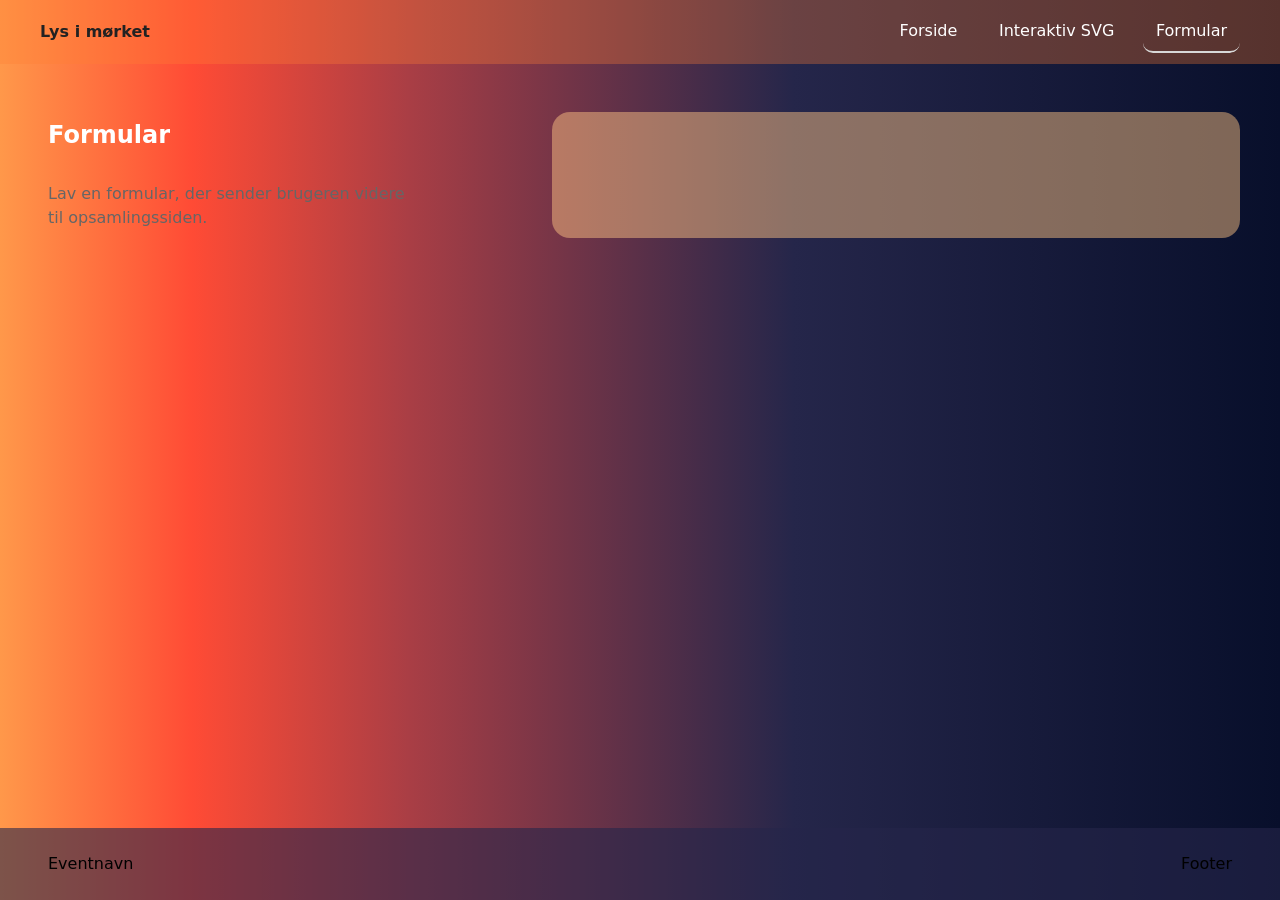
==== form.html @ 5d6bef88 "favicon+popup svg stylet" ====
<!doctype html>
<html lang="da">
  <head>
    <meta charset="UTF-8" />
    <meta name="viewport" content="width=device-width, initial-scale=1.0" />
    <title>Formular | Eventnavn</title>
    <link rel="stylesheet" href="./starter.css" />
    <link rel="stylesheet" href="./style.css" />
    <link rel="icon" type="image/png" href="../favicon/favicon-96x96.png" sizes="96x96" />
    <link rel="icon" type="image/svg+xml" href="../favicon/favicon.svg" />
    <link rel="shortcut icon" href="../favicon/favicon.ico" />
    <link rel="apple-touch-icon" sizes="180x180" href="../favicon/apple-touch-icon.png" />
    <meta name="apple-mobile-web-app-title" content="MyWebSite" />
    <link rel="manifest" href="../favicon/site.webmanifest" />
  </head>

  <body>
    <header class="site-header">
      <div class="header-content">
        <a class="site-logo" href="./">Lys i mørket</a>
        <nav class="site-nav">
          <button>Menu</button>
          <ul class="menu" id="menu" popover>
            <li><a href="./">Forside</a></li>
            <li><a href="./svg.html">Interaktiv SVG</a></li>
            <li><a href="./form.html" aria-current="page">Formular</a></li>
          </ul>
        </nav>
      </div>
    </header>

    <main>
      <section class="form-page">
        <header class="form-intro">
          <h1>Formular</h1>
          <p>Lav en formular, der sender brugeren videre til opsamlingssiden.</p>
        </header>

        <form class="form-placeholder" action="./opsamling.html"></form>
      </section>
    </main>

    <footer class="site-footer">
      <div class="footer-content">
        <p>Eventnavn</p>
        <p>Footer</p>
      </div>
    </footer>
    <script src="./script.js"></script>
  </body>
</html>
---- starter.css ----
*,
::before,
::after {
  box-sizing: border-box;
  margin: 0;
  padding: 0;
}

html {
  interpolate-size: allow-keywords;
  font-family: system-ui, sans-serif;
  line-height: 1.5;
  -webkit-font-smoothing: antialiased;
}

h1,
h2 {
  line-height: 1.25;
}

p,
li {
  text-wrap: pretty;
}

img,
svg {
  display: block;
  width: 100%;
  height: auto;
}

label {
  display: block;
}

input,
button,
textarea,
select {
  font: inherit;
  color: inherit;
  background-color: transparent;
  font-size: max(1em, 16px);
  padding: 0;
  margin: 0;
}

input:where([type="checkbox"], [type="radio"]) {
  width: 1em;
  height: 1em;
}

textarea {
  resize: none;
  min-height: 4lh;
}

legend {
  padding: 0;
}

select,
::picker(select) {
  appearance: base-select;
}

[popover] {
  margin: revert;
}

dialog {
  overscroll-behavior: none;

  &::backdrop {
    overflow: hidden;
    overscroll-behavior: contain;
  }
}

.visually-hidden {
  position: absolute;
  width: 1px;
  height: 1px;
  overflow: hidden;
  white-space: nowrap;
  clip-path: inset(100%);
}
---- style.css ----
/* Variabler */
html {
  --color-surface: #fff;
  --color-text: #222;
  --color-muted: #666;
  --color-border: #d8d8d8;
  --space-05: 0.5rem;
  --space-1: 1rem;
  --space-2: 2rem;
  --space-3: 3rem;

  background: var(--color-page);
  color: var(--color-text);
}

/* Globalt layout */
body {
  margin: 0;
  min-height: 100svh;
  display: grid;
  grid-template-rows: auto 1fr auto;
  grid-template-columns: minmax(1rlh, 1fr) minmax(0, 75rem) minmax(1rlh, 1fr);
  background: linear-gradient(to left, #080f2b 0%, #25264a 38%, #a93e45 68%, #ff4b35 85%, #ff984a 100%);
}

h1,
h2,
h3,
p {
  margin: 0.5rem;
  color: black;
}

h1 {
  color: white;
}

main {
  display: grid;
  grid-template-columns: inherit;
  grid-column: 1 / -1;
  align-content: start;
}

main > * {
  grid-column: 2;
  padding-block: var(--space-3);
}

.svg-page {
  display: grid;
  gap: var(--space-2);
}

.svg-intro {
  display: grid;
  gap: var(--space-1);
  max-width: 60ch;
}

.svg-intro p {
  color: white;
}

.svg-layout {
  display: grid;
  gap: var(--space-2);
  align-items: start;
  @media (width > 800px) {
    grid-template-columns: 1fr min(40%, 36ch);
  }
}

/* Container til illustrationerne */
.svg-placeholder {
  display: flex;
  justify-content: center;
  align-items: center;
  gap: -10px;
  min-height: auto;
  background: transparent;
  border: none;
}

/* Selve illustrationerne */
.illustration {
  width: 33%;
  height: auto;
  display: block;
  transition: transform 0.4s ease;
}

/* Hover-effekt */
.illustration:hover {
  transform: scale(1.15);
}
.mørk-fam2 {
  &:hover {
    transform: scale(1.15);
    content: url("../svg's/lys fam2.svg");
  }
}

.form-page {
  display: grid;
  gap: var(--space-2);
  @media (width > 600px) {
    grid-template-columns: min(40%, 50ch) 1fr;
  }
}

.form-intro {
  display: grid;
  gap: var(--space-1);
  align-content: start;
  max-width: 60ch;
}

.form-intro p {
  color: var(--color-muted);
}

.opsamling-page {
  display: grid;
  gap: var(--space-2);
  align-items: start;

  @media (width > 800px) {
    grid-template-columns: minmax(0, 44ch) minmax(20rem, 1fr);
  }
}

.opsamling-intro {
  display: grid;
  gap: var(--space-1);
  max-width: 60ch;
}

.opsamling-intro p {
  color: var(--color-muted);
}

.error-page {
  display: grid;
  gap: var(--space-1);
  max-width: 60ch;
}

.error-page p {
  color: var(--color-muted);
}

/* Header og footer */
.site-header,
.site-footer {
  grid-column: 1 / -1;

  display: grid;
  grid-template-columns: inherit;
}

/* Header */
.site-header {
  background: #ff7f3551;
}

/* Footer */
.site-footer {
  background: #25264a98;
  color: white;
}
.header-content,
.footer-content {
  grid-column: 2;
}

.header-content {
  min-height: 4rem;
  display: flex;
  justify-content: space-between;
  align-items: center;
  gap: var(--space-1);
}

.site-logo {
  color: inherit;
  font-weight: 700;
  text-decoration: none;
}

.footer-content {
  padding-block: var(--space-1);
  display: flex;
  flex-wrap: wrap;
  justify-content: space-between;
  gap: var(--space-1);
}

/* Navigation */
[popover] {
  margin: 0;
  padding: 0;
  border: none;
  background: transparent;
}

.site-nav button {
  padding: 0.4rem 0.7rem;
  border-radius: 10px;
  background-color: #341e6cb3;
  color: white;
  &:hover {
    background-color: rgb(207, 117, 79);
    transition: 0.5s;
  }
  @media (width > 600px) {
    display: none;
  }
}

.menu {
  position-area: bottom span-left;
  border-radius: 10px;
  margin: 0;
  padding: var(--space-1);
  list-style: none;
  background: #341e6cea;
  border: 1px solid var (--color-border);
  @media (width > 600px) {
    display: flex;
    gap: var(--space-1);
    padding: 0;
    border: none;
    background: none;
    position: static;
  }
}

.menu a {
  display: block;
  padding: 0.5rem 0.8rem;
  color: white;
  text-decoration: none;
  border-bottom: 2px solid #0000;
  &:hover {
    background-color: rgb(207, 117, 79);
    color: black;
    transition: 0.5s;
  }
  border-radius: 10px;
}

.menu a[aria-current="page"] {
  border-bottom-color: var(--color-border);
}

/* Flader */
.panel,
.svg-placeholder,
.form-placeholder,
.opsamling-placeholder {
  background: rgba(255, 197, 132, 0.479);
  border-radius: 18px;
}

.panel {
  padding: var(--space-1);
  display: grid;
  gap: var(--space-1);
}

.svg-placeholder,
.opsamling-placeholder {
  min-height: -webkit-fill-available;
  min-height: stretch;
}

.form-placeholder {
  min-height: -webkit-fill-available;
  min-height: stretch;
  padding: var(--space-1);
}

/* Details */
.accordion {
  display: grid;
  gap: var(--space-05);
}

.accordion-item {
  background: rgba(237, 164, 81, 0.24);
  border-radius: 10px;
  transition: transform 0.3s ease;
  &:hover {
    transform: scale(1.1);
  }
}

.accordion-item p {
  padding: 0 var(--space-1) var(--space-1);
  color: black;
}

/* Knap/link */
.button {
  justify-self: start;
  display: inline-block;
  padding: 0.5rem 0.8rem;
  border: 1px solid var(--color-border);
  background: var(--color-surface);
  color: inherit;
  text-decoration: none;
}

.section-container {
  display: flex;
  justify-content: center;
  gap: 25px;
  padding: 40px 20px;
  max-width: 1100px;
  margin: 0 auto;
}

.info-box {
  min-height: 200px;
  background-color: rgba(237, 164, 81, 0.541);
  border-radius: 18px;
  padding: 30px;
  display: flex;
  flex-direction: column;
  align-items: center;
  justify-content: top;
  box-shadow: 0 5px 15px rgba(0, 0, 0, 0.06);
  transition:
    transform 0.3s ease,
    box-shadow 0.3s ease;
}

.info-box:hover {
  transform: translateY(-5px);
  box-shadow: 0 10px 25px rgba(0, 0, 0, 0.39);
}

.info-box h2 {
  font-size: 24px;
  color: #17283c;
  font-family: Georgia;
  text-align: center;
}

/* Mobilvenligt design */
@media (max-width: 700px) {
  .section-container {
    flex-direction: column;
  }
}

/* Selve popup-vinduet */
#popup-om-os,
#popup-program,
#popup-tilmelding {
  width: 300px;
  max-width: 80%;
  padding: 30px;

  background-color: white;
  color: #333;

  border: none;
  border-radius: 15px;

  box-shadow: 0 8px 30px rgba(0, 0, 0, 0.2);

  text-align: center;

  position: fixed;
  top: 50%;
  left: 50%;
  transform: translate(-50%, -50%) scale(1);
  margin: 0;

  opacity: 1;
  transition:
    opacity 0.4s ease,
    transform 0.4s ease,
    overlay 0.4s allow-discrete,
    display 0.4s allow-discrete;
}

/* Animation når popup åbner */
@starting-style {
  #popup-om-os:popover-open,
  #popup-program:popover-open,
  #popup-tilmelding:popover-open {
    opacity: 0;
    transform: translate(-50%, -50%) scale(0.7);
  }
}

/* Animation når popup lukker */
#popup-om-os:not(:popover-open),
#popup-program:not(:popover-open),
#popup-tilmelding:not(:popover-open) {
  opacity: 0;
  transform: translate(-50%, -50%) scale(0.7);
}

/* Overskriften i popup-vinduet */
#popup-om-os h2,
#popup-program h2,
#popup-tilmelding h2 {
  color: #333;
  margin-bottom: 15px;
}

/* Teksten i popup-vinduet */
#popup-om-os p,
#popup-program p,
#popup-tilmelding p {
  font-size: 16px;
  line-height: 1.5;
}

/* Baggrunden bag popup-vinduet */
#popup-om-os::backdrop,
#popup-program::backdrop,
#popup-tilmelding::backdrop {
  background-color: rgba(0, 0, 0, 0.5);
}

/* Knappen, der åbner popup-vinduet */
.popup button {
  background-color: #341e6cb3;
  color: white;

  padding: 12px 24px;
  border: none;
  border-radius: 8px;

  cursor: pointer;
  font-size: 16px;
  transition: background-color 0.3s;
}

/* Hover-effekt på knappen */
.popup button:hover {
  background-color: #c5662b;
}

.site-logo img {
  width: 85px;
  height: auto;
  display: block;
  padding: 2px;
}

.lys-fam2 {
  width: 100%;
  height: auto;
  scale: 0.7;
  transition: transform 0.4s ease;

  &:hover {
    transform: scale(1.15);
    content: url("../svg's/mørk fam.svg");
  }
}
.mørk-fam {
  width: 100%;
  height: auto;
  scale: 0.7;
  transition: transform 0.5s ease;

  &:hover {
    transform: scale(1.15);
    content: url("../svg's/lys fam2.svg");
  }
}
main > .lys-fam2,
main > .mørk-fam {
  padding-block: 0;
  margin-top: -100px;
  margin-bottom: -40px;
}
a {
  color: white;
  text-decoration: none;
}
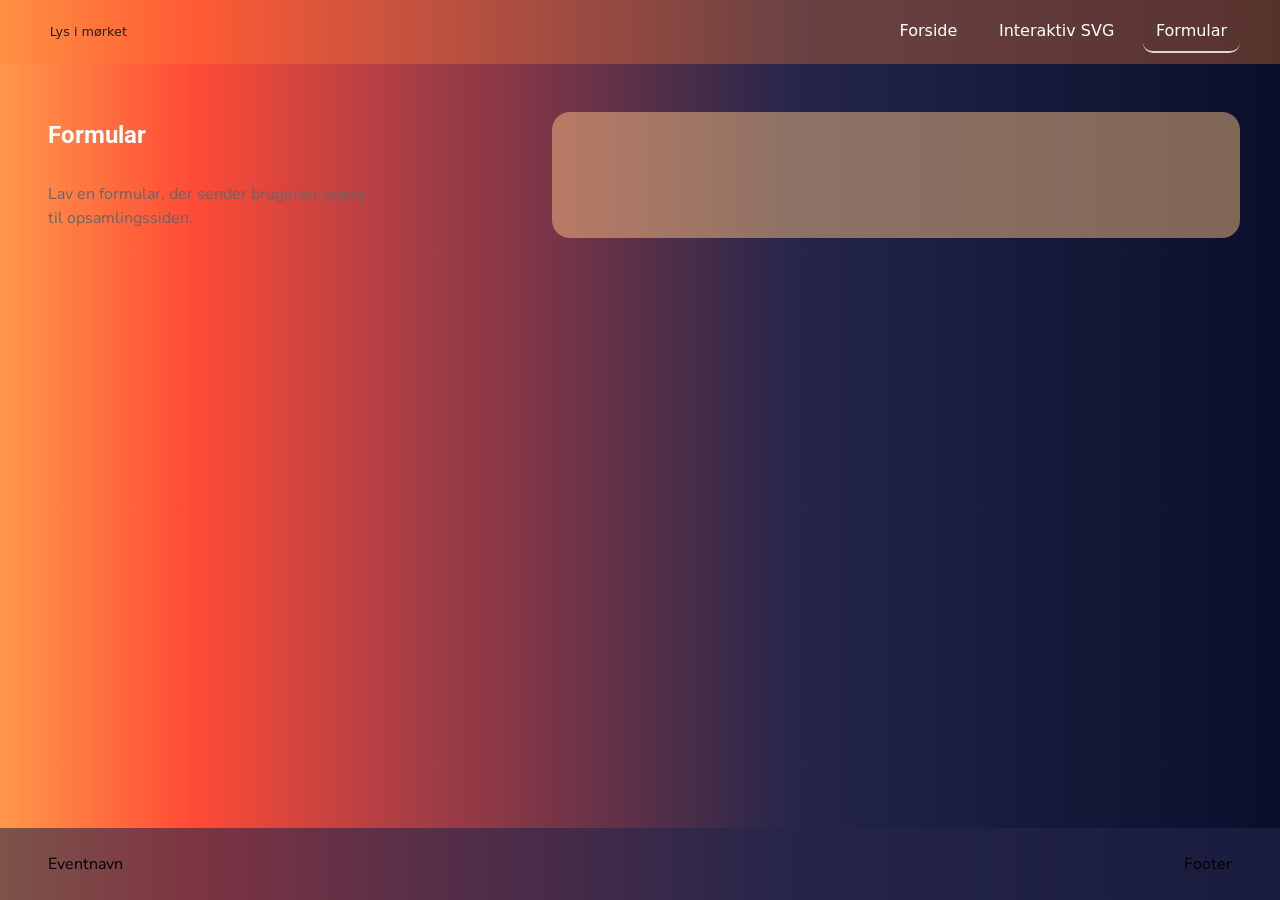
==== commit 4558eae7: "font tilføjet" ====
--- a/form.html
+++ b/form.html
@@ -12,6 +12,11 @@
     <link rel="apple-touch-icon" sizes="180x180" href="../favicon/apple-touch-icon.png" />
     <meta name="apple-mobile-web-app-title" content="MyWebSite" />
     <link rel="manifest" href="../favicon/site.webmanifest" />
+    <link rel="preconnect" href="https://fonts.gstatic.com" crossorigin />
+    <link
+      href="https://fonts.googleapis.com/css2?family=Lato:ital,wght@0,100;0,300;0,400;0,700;0,900;1,100;1,300;1,400;1,700;1,900&family=Nunito:ital,wght@0,200..1000;1,200..1000&family=Roboto:ital,wght@0,100..900;1,100..900&display=swap"
+      rel="stylesheet"
+    />
   </head>
 
   <body>
--- a/style.css
+++ b/style.css
@@ -23,6 +23,19 @@
   background: linear-gradient(to left, #080f2b 0%, #25264a 38%, #a93e45 68%, #ff4b35 85%, #ff984a 100%);
 }
 
+/* Skrifttyper */
+h1 {
+  font-family: "Roboto", sans-serif;
+}
+
+h2 {
+  font-family: "Lato", sans-serif;
+}
+
+p {
+  font-family: "Nunito", sans-serif;
+}
+
 h1,
 h2,
 h3,
@@ -184,7 +197,7 @@
 
 .site-logo {
   color: inherit;
-  font-weight: 700;
+  scale: 0.8;
   text-decoration: none;
 }
 
@@ -344,7 +357,7 @@
 .info-box h2 {
   font-size: 24px;
   color: #17283c;
-  font-family: Georgia;
+  font-family: "Lato", sans-serif;
   text-align: center;
 }
 
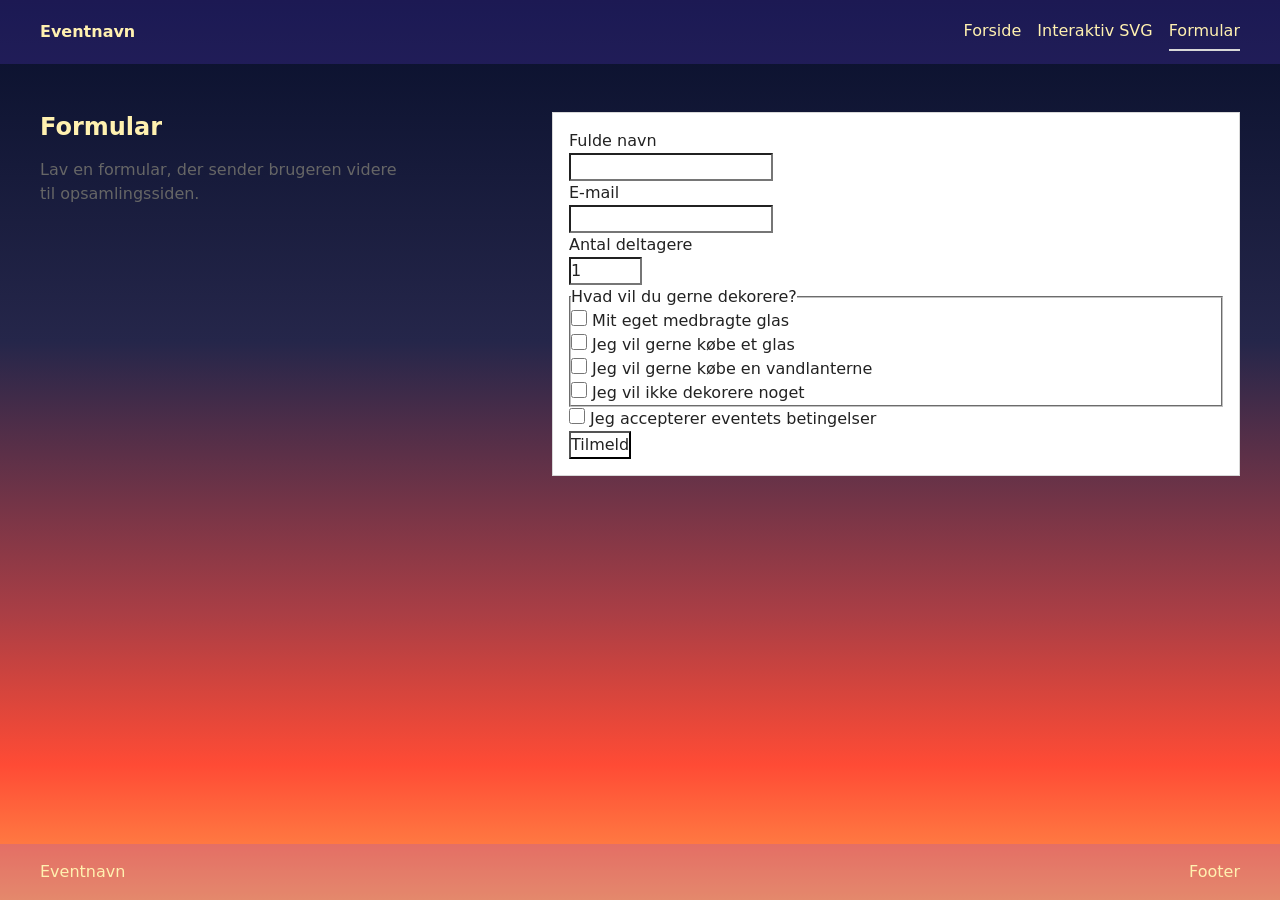
==== commit 69e2f433: "nye changes" ====
--- a/form.html
+++ b/form.html
@@ -6,29 +6,18 @@
     <title>Formular | Eventnavn</title>
     <link rel="stylesheet" href="./starter.css" />
     <link rel="stylesheet" href="./style.css" />
-    <link rel="icon" type="image/png" href="../favicon/favicon-96x96.png" sizes="96x96" />
-    <link rel="icon" type="image/svg+xml" href="../favicon/favicon.svg" />
-    <link rel="shortcut icon" href="../favicon/favicon.ico" />
-    <link rel="apple-touch-icon" sizes="180x180" href="../favicon/apple-touch-icon.png" />
-    <meta name="apple-mobile-web-app-title" content="MyWebSite" />
-    <link rel="manifest" href="../favicon/site.webmanifest" />
-    <link rel="preconnect" href="https://fonts.gstatic.com" crossorigin />
-    <link
-      href="https://fonts.googleapis.com/css2?family=Lato:ital,wght@0,100;0,300;0,400;0,700;0,900;1,100;1,300;1,400;1,700;1,900&family=Nunito:ital,wght@0,200..1000;1,200..1000&family=Roboto:ital,wght@0,100..900;1,100..900&display=swap"
-      rel="stylesheet"
-    />
   </head>
 
   <body>
     <header class="site-header">
       <div class="header-content">
-        <a class="site-logo" href="./">Lys i mørket</a>
+        <a class="site-logo" href="./">Eventnavn</a>
         <nav class="site-nav">
-          <button>Menu</button>
-          <ul class="menu" id="menu" popover>
-            <li><a href="./">Forside</a></li>
-            <li><a href="./svg.html">Interaktiv SVG</a></li>
-            <li><a href="./form.html" aria-current="page">Formular</a></li>
+          <button popovertarget="menu" type="button">Menu</button>
+          <ul class="menu-list" id="menu" popover>
+            <li><a class="menu-item" href="./">Forside</a></li>
+            <li><a class="menu-item" href="./svg.html">Interaktiv SVG</a></li>
+            <li><a class="menu-item" href="./form.html" aria-current="page">Formular</a></li>
           </ul>
         </nav>
       </div>
@@ -41,7 +30,55 @@
           <p>Lav en formular, der sender brugeren videre til opsamlingssiden.</p>
         </header>
 
-        <form class="form-placeholder" action="./opsamling.html"></form>
+        <!-- Formularen samler felterne og sender oplysningerne til opsamlingssiden -->
+        <form class="form-placeholder" action="./opsamling.html" method="get">
+          <!-- Navn -->
+          <label for="navn">Fulde navn</label>
+          <input type="text" id="navn" name="navn" required />
+
+          <!-- E-mail -->
+          <label for="email">E-mail</label>
+          <input type="email" id="email" name="email" required />
+
+          <!-- Antal deltagere -->
+          <label for="deltagere">Antal deltagere</label>
+          <input type="number" id="deltagere" name="deltagere" min="1" max="10" value="1" required />
+
+          <!-- Valg af dekoration: Fieldset samler valgmulighederne, og legend giver gruppen en overskrift -->
+          <fieldset>
+            <legend>Hvad vil du gerne dekorere?</legend>
+
+            <!-- Radio-knapper gør det muligt kun at vælge én mulighed -->
+            <label for="eget-glas">
+              <input type="checkbox" id="eget-glas" name="dekoration" value="eget-glas" required />
+              Mit eget medbragte glas
+            </label>
+
+            <label for="genbrugt-glas">
+              <input type="checkbox" id="genbrugt-glas" name="dekoration" value="genbrugt-glas" />
+              Jeg vil gerne købe et glas
+            </label>
+
+            <label for="lanterne">
+              <input type="checkbox" id="lanterne" name="dekoration" value="lanterne" />
+              Jeg vil gerne købe en vandlanterne
+            </label>
+
+            <label for="ingen">
+              <input type="checkbox" id="ingen" name="dekoration" value="ingen" />
+              Jeg vil ikke dekorere noget
+            </label>
+          </fieldset>
+
+          <!-- Checkbox: Brugeren skal acceptere betingelserne -->
+          <label for="betingelser">
+            <input type="checkbox" id="betingelser" name="betingelser" value="accepteret" required />
+            Jeg accepterer eventets betingelser
+          </label>
+
+          <!-- Submit-knap: Sender formularens oplysninger videre -->
+          <button type="submit">Tilmeld</button> 
+        </form>
       </section>
     </main>
 
--- a/style.css
+++ b/style.css
@@ -1,5 +1,6 @@
 /* Variabler */
 html {
+  --color-page: #f7f7f7;
   --color-surface: #fff;
   --color-text: #222;
   --color-muted: #666;
@@ -20,32 +21,16 @@
   display: grid;
   grid-template-rows: auto 1fr auto;
   grid-template-columns: minmax(1rlh, 1fr) minmax(0, 75rem) minmax(1rlh, 1fr);
-  background: linear-gradient(to left, #080f2b 0%, #25264a 38%, #a93e45 68%, #ff4b35 85%, #ff984a 100%);
-}
-
-/* Skrifttyper */
-h1 {
-  font-family: "Roboto", sans-serif;
-}
-
-h2 {
-  font-family: "Lato", sans-serif;
-}
-
-p {
-  font-family: "Nunito", sans-serif;
+
+  background: linear-gradient(to bottom, #080f2b 0%, #25264a 38%, #a93e45 68%, #ff4b35 85%, #ff984a 100%);
 }
 
 h1,
 h2,
 h3,
 p {
-  margin: 0.5rem;
-  color: black;
-}
-
-h1 {
-  color: white;
+  margin: 0;
+  color: #fff1b0;
 }
 
 main {
@@ -72,7 +57,7 @@
 }
 
 .svg-intro p {
-  color: white;
+  color: var(--color-muted);
 }
 
 .svg-layout {
@@ -84,36 +69,6 @@
   }
 }
 
-/* Container til illustrationerne */
-.svg-placeholder {
-  display: flex;
-  justify-content: center;
-  align-items: center;
-  gap: -10px;
-  min-height: auto;
-  background: transparent;
-  border: none;
-}
-
-/* Selve illustrationerne */
-.illustration {
-  width: 33%;
-  height: auto;
-  display: block;
-  transition: transform 0.4s ease;
-}
-
-/* Hover-effekt */
-.illustration:hover {
-  transform: scale(1.15);
-}
-.mørk-fam2 {
-  &:hover {
-    transform: scale(1.15);
-    content: url("../svg's/lys fam2.svg");
-  }
-}
-
 .form-page {
   display: grid;
   gap: var(--space-2);
@@ -163,82 +118,201 @@
   color: var(--color-muted);
 }
 
+/* STJERNE INFOBOKSE */
+.stjerne-infoboks {
+  display: grid;
+  grid-template-columns: repeat(3, minmax(0, 1fr));
+  gap: 1.5rem;
+  align-items: center;
+  justify-items: center;
+}
+
+.infoboks-indhold {
+  background-color: #e9bd70;
+  width: 100%;
+  max-width: 22rem;
+  aspect-ratio: 1;
+  clip-path: polygon(50% 0%, 61% 35%, 98% 35%, 68% 57%, 79% 95%, 50% 73%, 21% 95%, 32% 57%, 2% 35%, 39% 35%);
+  display: grid;
+  place-items: center;
+  text-align: center;
+  transition:
+    transform 0.3s ease,
+    background-color 0.3s ease,
+    filter 0.3s ease;
+}
+
+/* SMAL SKÆRM */
+@media (max-width: 600px) {
+  .stjerne-infoboks {
+    grid-template-columns: 1fr;
+    justify-items: center;
+    gap: 2rem;
+  }
+
+  .infoboks-indhold {
+    width: min(100%, 15rem);
+  }
+}
+
+/* INDHOLD I STJERNERNE */
+.infoboks-indhold:hover {
+  background-color: #fff1b0;
+  transform: scale(1.06);
+  filter: drop-shadow(0 0 5px #fff1b0) drop-shadow(0 0 15px #fff1b0) drop-shadow(0 0 25px #e9bd70);
+}
+
+.infoboks-indhold > div {
+  width: 65%;
+  display: grid;
+  justify-items: center;
+  gap: 0.8rem;
+}
+
+.infoboks-indhold h2 {
+  color: #25264a;
+  font-size: clamp(0.8rem, 2vw, 1.4rem);
+  font-weight: 700;
+}
+
+/* KNAPPER I STJERNERNE */
+.infoboks-indhold button {
+  background: #25264a;
+  color: #fff1b0;
+  border: none;
+  border-radius: 30px;
+  padding: clamp(0.3rem, 1vw, 0.65rem) clamp(0.5rem, 1.5vw, 1.3rem);
+  cursor: pointer;
+  font-weight: 600;
+  font-size: clamp(0.65rem, 1.2vw, 0.9rem);
+}
+
+.infoboks-indhold button:hover {
+  background: #7047ff;
+  color: #fff1b0;
+}
+
+/* INFOBOKS POPOVERS*/
+.infoboks-popover {
+  background-color: #080f2b;
+  color: #fff1b0;
+  width: 350px;
+  max-width: 80%;
+  padding: 2rem;
+  border: 2px solid #ffb000;
+  border-radius: 15px;
+  box-shadow: 0 5px 20px rgba(0, 0, 0, 0.3);
+  margin: auto;
+  opacity: 0;
+  transition: 0.4s ease-in;
+}
+
+.infoboks-popover:popover-open {
+  opacity: 1;
+
+  @starting-style {
+    opacity: 0;
+  }
+}
+
+/* baggrundsfarve bag popover*/
+.infoboks-popover::backdrop {
+  background-color: #0005;
+}
+
+/* OVERSKRIFT */
+.infoboks-popover h2 {
+  color: #fff1b0;
+  font-size: 1.5rem;
+  padding-bottom: 1rem;
+}
+
+/* TEKST */
+.infoboks-popover p {
+  color: #ffffff;
+  line-height: 1.6;
+  font-size: 1rem;
+  padding-bottom: 1rem;
+}
+
+/* LUK-KNAP */
+.infoboks-popover button {
+  background: #25264a;
+  color: #fff1b0;
+  border: none;
+  border-radius: 30px;
+  padding: 0.65rem 1.3rem;
+  cursor: pointer;
+  font-weight: 600;
+  font-size: 0.9rem;
+  transition:
+    background-color 0.2s ease,
+    color 0.2s ease;
+}
+
+/* HOVER PÅ KNAP */
+.infoboks-popover button:hover {
+  background-color: #d6a477;
+  color: #342c25;
+}
+
 /* Header og footer */
-.site-header,
+.site-header {
+  grid-column: 1 / -1;
+  display: grid;
+  grid-template-columns: inherit;
+  background-color: #7047ff30;
+}
+
 .site-footer {
   grid-column: 1 / -1;
-
   display: grid;
   grid-template-columns: inherit;
-}
-
-/* Header */
-.site-header {
-  background: #ff7f3551;
-}
-
-/* Footer */
-.site-footer {
-  background: #25264a98;
-  color: white;
-}
-.header-content,
-.footer-content {
+  background-color: #7047ff30;
+}
+
+.header-content {
   grid-column: 2;
-}
-
-.header-content {
   min-height: 4rem;
   display: flex;
   justify-content: space-between;
   align-items: center;
   gap: var(--space-1);
+  color: #fff1b0;
 }
 
 .site-logo {
   color: inherit;
-  scale: 0.8;
+  font-weight: 700;
   text-decoration: none;
 }
 
 .footer-content {
+  grid-column: 2;
   padding-block: var(--space-1);
   display: flex;
   flex-wrap: wrap;
   justify-content: space-between;
   gap: var(--space-1);
+  color: white;
 }
 
 /* Navigation */
-[popover] {
+.menu-list[popover] {
   margin: 0;
   padding: 0;
   border: none;
   background: transparent;
 }
 
-.site-nav button {
-  padding: 0.4rem 0.7rem;
-  border-radius: 10px;
-  background-color: #341e6cb3;
-  color: white;
-  &:hover {
-    background-color: rgb(207, 117, 79);
-    transition: 0.5s;
-  }
-  @media (width > 600px) {
-    display: none;
-  }
-}
-
-.menu {
-  position-area: bottom span-left;
-  border-radius: 10px;
+.menu-list {
   margin: 0;
-  padding: var(--space-1);
+  padding: 10px;
+  border: 1px solid #fff1b0;
+  min-width: 180px;
   list-style: none;
-  background: #341e6cea;
-  border: 1px solid var (--color-border);
+  background: #ff4b35; /*baggrundsfarve på menulisten på smal skærm*/
+
   @media (width > 600px) {
     display: flex;
     gap: var(--space-1);
@@ -246,25 +320,106 @@
     border: none;
     background: none;
     position: static;
-  }
-}
-
-.menu a {
+
+    /*giver hover på selve teksten i menuen ved stpr skærm*/
+    .menu-item:hover {
+      color: #ff4b35;
+    }
+  }
+  position-area: bottom span-left; /* Placering*/
+  min-width: 5rem; /*hvor bred menu-kassen minimum er*/
+  transform-origin: top-right;
+  transition-duration: 0s; /* Luk menuen straks */
+}
+
+.menu-list:popover-open {
+  transition-duration: 0s; /*varigheden af åbneanimationen */
+}
+
+.menu-list a {
   display: block;
-  padding: 0.5rem 0.8rem;
-  color: white;
+  padding: 0.4rem 0;
+  color: #fff1b0; /* gør teksten i menuen sort smal & bred skærm*/
   text-decoration: none;
   border-bottom: 2px solid #0000;
-  &:hover {
-    background-color: rgb(207, 117, 79);
-    color: black;
-    transition: 0.5s;
-  }
-  border-radius: 10px;
-}
-
-.menu a[aria-current="page"] {
+}
+
+.menu-list a[aria-current="page"] {
   border-bottom-color: var(--color-border);
+}
+
+.menu-item {
+  text-decoration: none;
+  display: grid;
+  padding: 10px;
+}
+
+@media (max-width: 600px) {
+  .menu-item:hover {
+    background-color: #fff1b0;
+  }
+}
+
+@media (min-width: 601px) {
+  .site-nav button {
+    display: none;
+  }
+}
+
+/* Styling på selve menu-knappen ved smal skærm */
+.site-nav button {
+  background: #ff4b35;
+  color: #fff;
+  padding: 8px 22px;
+  border: none;
+  border-radius: 30px;
+  cursor: pointer;
+  font-weight: 600;
+}
+
+/*Forside styling af billede og tekst*/
+.hero {
+  padding-bottom: 0;
+}
+
+.hero-indhold {
+  display: grid;
+  gap: 0.5rem;
+  text-align: center;
+}
+
+.stjerne-intro {
+  display: grid;
+  gap: 0.5rem;
+  padding-bottom: 0;
+  text-align: center;
+}
+
+/* SVG */
+.forside-svg {
+  width: auto;
+  max-width: 100%;
+  height: 600px;
+  object-fit: contain;
+  justify-self: center;
+  transition: transform 0.3s ease;
+   margin-top: 2rem;
+}
+
+.forside-svg:hover {
+  transform: scale(1.03);
+  filter: drop-shadow(0 0 10px #e5b96b);
+  opacity: 0.7;
+}
+
+@media (max-width: 600px) {
+  .forside-billeder {
+    grid-template-columns: 1fr;
+  }
+
+  .forside-billeder img {
+    height: 220px;
+  }
 }
 
 /* Flader */
@@ -272,8 +427,8 @@
 .svg-placeholder,
 .form-placeholder,
 .opsamling-placeholder {
-  background: rgba(255, 197, 132, 0.479);
-  border-radius: 18px;
+  background: var(--color-surface);
+  border: 1px solid var(--color-border);
 }
 
 .panel {
@@ -301,17 +456,13 @@
 }
 
 .accordion-item {
-  background: rgba(237, 164, 81, 0.24);
-  border-radius: 10px;
-  transition: transform 0.3s ease;
-  &:hover {
-    transform: scale(1.1);
-  }
+  border: 1px solid var(--color-border);
+  background: var(--color-surface);
 }
 
 .accordion-item p {
   padding: 0 var(--space-1) var(--space-1);
-  color: black;
+  color: var(--color-muted);
 }
 
 /* Knap/link */
@@ -324,178 +475,3 @@
   color: inherit;
   text-decoration: none;
 }
-
-.section-container {
-  display: flex;
-  justify-content: center;
-  gap: 25px;
-  padding: 40px 20px;
-  max-width: 1100px;
-  margin: 0 auto;
-}
-
-.info-box {
-  min-height: 200px;
-  background-color: rgba(237, 164, 81, 0.541);
-  border-radius: 18px;
-  padding: 30px;
-  display: flex;
-  flex-direction: column;
-  align-items: center;
-  justify-content: top;
-  box-shadow: 0 5px 15px rgba(0, 0, 0, 0.06);
-  transition:
-    transform 0.3s ease,
-    box-shadow 0.3s ease;
-}
-
-.info-box:hover {
-  transform: translateY(-5px);
-  box-shadow: 0 10px 25px rgba(0, 0, 0, 0.39);
-}
-
-.info-box h2 {
-  font-size: 24px;
-  color: #17283c;
-  font-family: "Lato", sans-serif;
-  text-align: center;
-}
-
-/* Mobilvenligt design */
-@media (max-width: 700px) {
-  .section-container {
-    flex-direction: column;
-  }
-}
-
-/* Selve popup-vinduet */
-#popup-om-os,
-#popup-program,
-#popup-tilmelding {
-  width: 300px;
-  max-width: 80%;
-  padding: 30px;
-
-  background-color: white;
-  color: #333;
-
-  border: none;
-  border-radius: 15px;
-
-  box-shadow: 0 8px 30px rgba(0, 0, 0, 0.2);
-
-  text-align: center;
-
-  position: fixed;
-  top: 50%;
-  left: 50%;
-  transform: translate(-50%, -50%) scale(1);
-  margin: 0;
-
-  opacity: 1;
-  transition:
-    opacity 0.4s ease,
-    transform 0.4s ease,
-    overlay 0.4s allow-discrete,
-    display 0.4s allow-discrete;
-}
-
-/* Animation når popup åbner */
-@starting-style {
-  #popup-om-os:popover-open,
-  #popup-program:popover-open,
-  #popup-tilmelding:popover-open {
-    opacity: 0;
-    transform: translate(-50%, -50%) scale(0.7);
-  }
-}
-
-/* Animation når popup lukker */
-#popup-om-os:not(:popover-open),
-#popup-program:not(:popover-open),
-#popup-tilmelding:not(:popover-open) {
-  opacity: 0;
-  transform: translate(-50%, -50%) scale(0.7);
-}
-
-/* Overskriften i popup-vinduet */
-#popup-om-os h2,
-#popup-program h2,
-#popup-tilmelding h2 {
-  color: #333;
-  margin-bottom: 15px;
-}
-
-/* Teksten i popup-vinduet */
-#popup-om-os p,
-#popup-program p,
-#popup-tilmelding p {
-  font-size: 16px;
-  line-height: 1.5;
-}
-
-/* Baggrunden bag popup-vinduet */
-#popup-om-os::backdrop,
-#popup-program::backdrop,
-#popup-tilmelding::backdrop {
-  background-color: rgba(0, 0, 0, 0.5);
-}
-
-/* Knappen, der åbner popup-vinduet */
-.popup button {
-  background-color: #341e6cb3;
-  color: white;
-
-  padding: 12px 24px;
-  border: none;
-  border-radius: 8px;
-
-  cursor: pointer;
-  font-size: 16px;
-  transition: background-color 0.3s;
-}
-
-/* Hover-effekt på knappen */
-.popup button:hover {
-  background-color: #c5662b;
-}
-
-.site-logo img {
-  width: 85px;
-  height: auto;
-  display: block;
-  padding: 2px;
-}
-
-.lys-fam2 {
-  width: 100%;
-  height: auto;
-  scale: 0.7;
-  transition: transform 0.4s ease;
-
-  &:hover {
-    transform: scale(1.15);
-    content: url("../svg's/mørk fam.svg");
-  }
-}
-.mørk-fam {
-  width: 100%;
-  height: auto;
-  scale: 0.7;
-  transition: transform 0.5s ease;
-
-  &:hover {
-    transform: scale(1.15);
-    content: url("../svg's/lys fam2.svg");
-  }
-}
-main > .lys-fam2,
-main > .mørk-fam {
-  padding-block: 0;
-  margin-top: -100px;
-  margin-bottom: -40px;
-}
-a {
-  color: white;
-  text-decoration: none;
-}
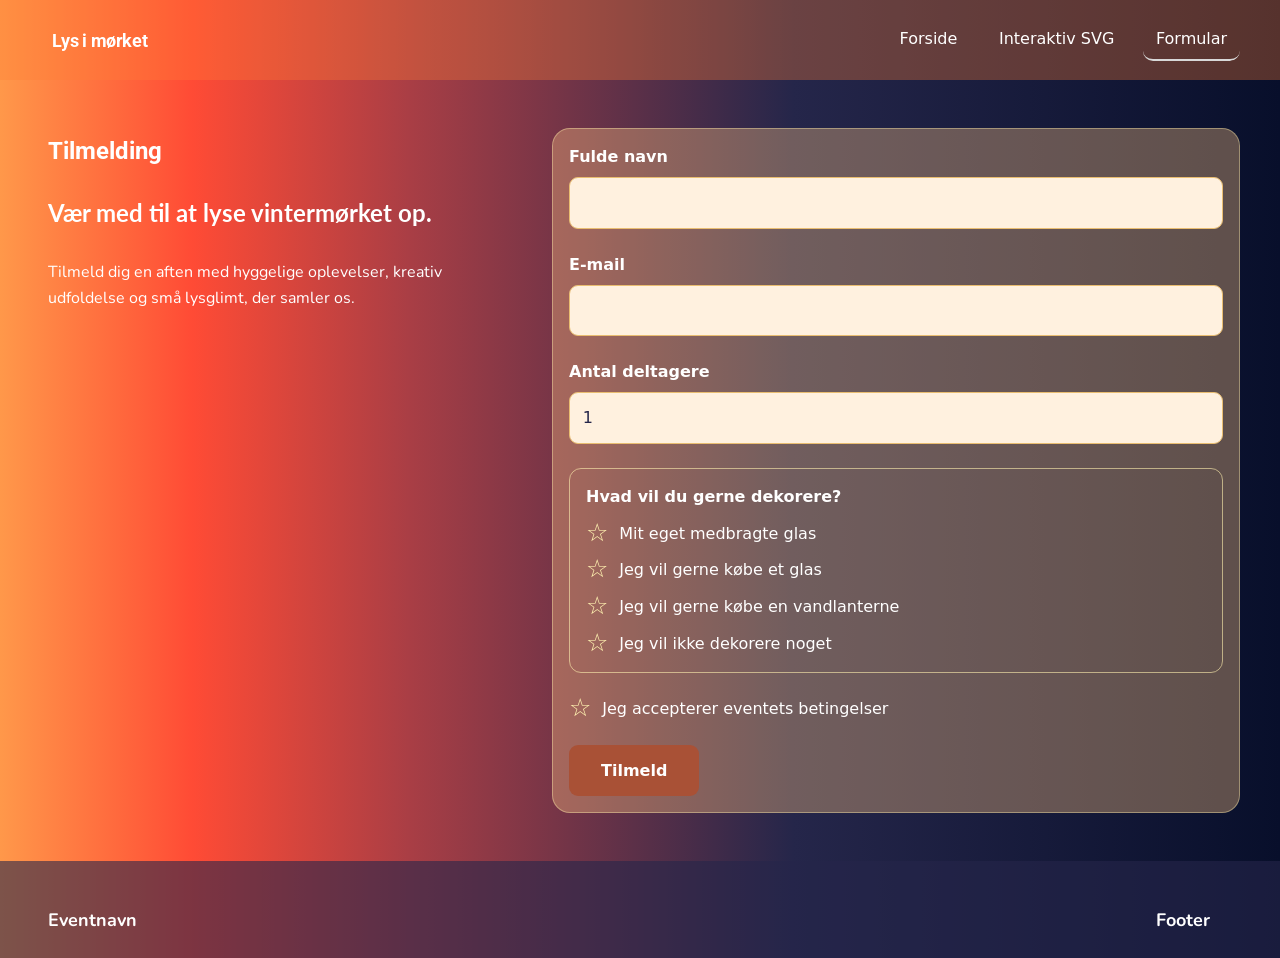
==== commit da5f0aeb: "formular første styling" ====
--- a/form.html
+++ b/form.html
@@ -6,18 +6,26 @@
     <title>Formular | Eventnavn</title>
     <link rel="stylesheet" href="./starter.css" />
     <link rel="stylesheet" href="./style.css" />
+    <link rel="icon" type="image/png" href="../favicon/favicon-96x96.png" sizes="96x96" />
+    <link rel="icon" type="image/svg+xml" href="../favicon/favicon.svg" />
+    <link rel="shortcut icon" href="../favicon/favicon.ico" />
+    <link rel="apple-touch-icon" sizes="180x180" href="../favicon/apple-touch-icon.png" />
+    <meta name="apple-mobile-web-app-title" content="MyWebSite" />
+    <link rel="manifest" href="../favicon/site.webmanifest" />
+    <link rel="preconnect" href="https://fonts.gstatic.com" crossorigin />
+    <link href="https://fonts.googleapis.com/css2?family=Lato:ital,wght@0,100;0,300;0,400;0,700;0,900;1,100;1,300;1,400;1,700;1,900&family=Nunito:ital,wght@0,200..1000;1,200..1000&family=Roboto:ital,wght@0,100..900;1,100..900&display=swap" rel="stylesheet" />
   </head>
 
   <body>
     <header class="site-header">
       <div class="header-content">
-        <a class="site-logo" href="./">Eventnavn</a>
+        <a class="site-logo" href="./">Lys i mørket</a>
         <nav class="site-nav">
-          <button popovertarget="menu" type="button">Menu</button>
-          <ul class="menu-list" id="menu" popover>
-            <li><a class="menu-item" href="./">Forside</a></li>
-            <li><a class="menu-item" href="./svg.html">Interaktiv SVG</a></li>
-            <li><a class="menu-item" href="./form.html" aria-current="page">Formular</a></li>
+          <button>Menu</button>
+          <ul class="menu" id="menu" popover>
+            <li><a href="./">Forside</a></li>
+            <li><a href="./svg.html">Interaktiv SVG</a></li>
+            <li><a href="./form.html" aria-current="page">Formular</a></li>
           </ul>
         </nav>
       </div>
@@ -26,24 +34,29 @@
     <main>
       <section class="form-page">
         <header class="form-intro">
-          <h1>Formular</h1>
-          <p>Lav en formular, der sender brugeren videre til opsamlingssiden.</p>
+          <h1>Tilmelding</h1>
+          <h2>Vær med til at lyse vintermørket op.</h2>
+          <p>Tilmeld dig en aften med hyggelige oplevelser, 
+            kreativ udfoldelse og små lysglimt, der samler os.</p>
         </header>
 
         <!-- Formularen samler felterne og sender oplysningerne til opsamlingssiden -->
         <form class="form-placeholder" action="./opsamling.html" method="get">
           <!-- Navn -->
-          <label for="navn">Fulde navn</label>
-          <input type="text" id="navn" name="navn" required />
-
+          <div>
+            <label for="navn">Fulde navn</label>
+            <input type="text" id="navn" name="navn" required />
+          </div>
           <!-- E-mail -->
-          <label for="email">E-mail</label>
-          <input type="email" id="email" name="email" required />
-
+          <div>
+            <label for="email">E-mail</label>
+            <input type="email" id="email" name="email" required />
+          </div>
           <!-- Antal deltagere -->
-          <label for="deltagere">Antal deltagere</label>
-          <input type="number" id="deltagere" name="deltagere" min="1" max="10" value="1" required />
-
+          <div>
+            <label for="deltagere">Antal deltagere</label>
+            <input type="number" id="deltagere" name="deltagere" min="1" max="10" value="1" required />
+          </div>
           <!-- Valg af dekoration: Fieldset samler valgmulighederne, og legend giver gruppen en overskrift -->
           <fieldset>
             <legend>Hvad vil du gerne dekorere?</legend>
@@ -77,7 +90,7 @@
           </label>
 
           <!-- Submit-knap: Sender formularens oplysninger videre -->
-          <button type="submit">Tilmeld</button> 
+          <button type="submit">Tilmeld</button>
         </form>
       </section>
     </main>
--- a/style.css
+++ b/style.css
@@ -1,6 +1,6 @@
 /* Variabler */
 html {
-  --color-page: #f7f7f7;
+  overflow-x: clip;
   --color-surface: #fff;
   --color-text: #222;
   --color-muted: #666;
@@ -12,25 +12,53 @@
 
   background: var(--color-page);
   color: var(--color-text);
+  min-height: 100%;
 }
 
 /* Globalt layout */
 body {
   margin: 0;
-  min-height: 100svh;
-  display: grid;
-  grid-template-rows: auto 1fr auto;
-  grid-template-columns: minmax(1rlh, 1fr) minmax(0, 75rem) minmax(1rlh, 1fr);
-
-  background: linear-gradient(to bottom, #080f2b 0%, #25264a 38%, #a93e45 68%, #ff4b35 85%, #ff984a 100%);
+  width: 100%;
+  min-height: 100vh;
+  box-sizing: border-box;
+  display: grid;
+  grid-template-rows: auto minmax(0, 1fr) auto;
+  grid-template-columns: minmax(1rem, 1fr) minmax(0, 75rem) minmax(1rem, 1fr);
+  background: linear-gradient(to left, #080f2b 0%, #25264a 38%, #a93e45 68%, #ff4b35 85%, #ff984a 100%);
+}
+
+html,
+body,
+* {
+  cursor:
+    url("pics/curser.svg") 8 8,
+    auto;
+}
+
+/* Skrifttyper */
+h1 {
+  font-family: "Roboto", sans-serif;
+  color: white;
+}
+
+h2 {
+  font-family: "Lato", sans-serif;
+  color: white;
+}
+
+h3 {
+  color: white;
+}
+
+p {
+  font-family: "Nunito", sans-serif;
 }
 
 h1,
 h2,
 h3,
 p {
-  margin: 0;
-  color: #fff1b0;
+  margin: 0.5rem;
 }
 
 main {
@@ -57,7 +85,7 @@
 }
 
 .svg-intro p {
-  color: var(--color-muted);
+  color: white;
 }
 
 .svg-layout {
@@ -66,6 +94,37 @@
   align-items: start;
   @media (width > 800px) {
     grid-template-columns: 1fr min(40%, 36ch);
+    padding: 1rem;
+  }
+}
+
+/* Container til illustrationerne */
+.svg-placeholder {
+  display: flex;
+  justify-content: center;
+  align-items: center;
+  gap: -10px;
+  min-height: auto;
+  border: none;
+  padding: 1rem;
+}
+
+/* Selve illustrationerne */
+.illustration {
+  width: 33%;
+  height: auto;
+  display: block;
+  transition: transform 0.4s ease;
+}
+
+/* Hover-effekt */
+.illustration:hover {
+  transform: scale(1.15);
+}
+.mørk-fam2 {
+  &:hover {
+    transform: scale(1.15);
+    content: url("../svg's/lys fam2.svg");
   }
 }
 
@@ -118,173 +177,62 @@
   color: var(--color-muted);
 }
 
-/* STJERNE INFOBOKSE */
-.stjerne-infoboks {
-  display: grid;
-  grid-template-columns: repeat(3, minmax(0, 1fr));
-  gap: 1.5rem;
-  align-items: center;
-  justify-items: center;
-}
-
-.infoboks-indhold {
-  background-color: #e9bd70;
-  width: 100%;
-  max-width: 22rem;
-  aspect-ratio: 1;
-  clip-path: polygon(50% 0%, 61% 35%, 98% 35%, 68% 57%, 79% 95%, 50% 73%, 21% 95%, 32% 57%, 2% 35%, 39% 35%);
-  display: grid;
-  place-items: center;
-  text-align: center;
-  transition:
-    transform 0.3s ease,
-    background-color 0.3s ease,
-    filter 0.3s ease;
-}
-
-/* SMAL SKÆRM */
-@media (max-width: 600px) {
-  .stjerne-infoboks {
-    grid-template-columns: 1fr;
-    justify-items: center;
-    gap: 2rem;
-  }
-
-  .infoboks-indhold {
-    width: min(100%, 15rem);
-  }
-}
-
-/* INDHOLD I STJERNERNE */
-.infoboks-indhold:hover {
-  background-color: #fff1b0;
-  transform: scale(1.06);
-  filter: drop-shadow(0 0 5px #fff1b0) drop-shadow(0 0 15px #fff1b0) drop-shadow(0 0 25px #e9bd70);
-}
-
-.infoboks-indhold > div {
-  width: 65%;
-  display: grid;
-  justify-items: center;
-  gap: 0.8rem;
-}
-
-.infoboks-indhold h2 {
-  color: #25264a;
-  font-size: clamp(0.8rem, 2vw, 1.4rem);
-  font-weight: 700;
-}
-
-/* KNAPPER I STJERNERNE */
-.infoboks-indhold button {
-  background: #25264a;
-  color: #fff1b0;
-  border: none;
-  border-radius: 30px;
-  padding: clamp(0.3rem, 1vw, 0.65rem) clamp(0.5rem, 1.5vw, 1.3rem);
-  cursor: pointer;
-  font-weight: 600;
-  font-size: clamp(0.65rem, 1.2vw, 0.9rem);
-}
-
-.infoboks-indhold button:hover {
-  background: #7047ff;
-  color: #fff1b0;
-}
-
-/* INFOBOKS POPOVERS*/
-.infoboks-popover {
-  background-color: #080f2b;
-  color: #fff1b0;
-  width: 350px;
-  max-width: 80%;
-  padding: 2rem;
-  border: 2px solid #ffb000;
-  border-radius: 15px;
-  box-shadow: 0 5px 20px rgba(0, 0, 0, 0.3);
-  margin: auto;
-  opacity: 0;
-  transition: 0.4s ease-in;
-}
-
-.infoboks-popover:popover-open {
-  opacity: 1;
-
-  @starting-style {
-    opacity: 0;
-  }
-}
-
-/* baggrundsfarve bag popover*/
-.infoboks-popover::backdrop {
-  background-color: #0005;
-}
-
-/* OVERSKRIFT */
-.infoboks-popover h2 {
-  color: #fff1b0;
-  font-size: 1.5rem;
-  padding-bottom: 1rem;
-}
-
-/* TEKST */
-.infoboks-popover p {
-  color: #ffffff;
-  line-height: 1.6;
-  font-size: 1rem;
-  padding-bottom: 1rem;
-}
-
-/* LUK-KNAP */
-.infoboks-popover button {
-  background: #25264a;
-  color: #fff1b0;
-  border: none;
-  border-radius: 30px;
-  padding: 0.65rem 1.3rem;
-  cursor: pointer;
-  font-weight: 600;
-  font-size: 0.9rem;
-  transition:
-    background-color 0.2s ease,
-    color 0.2s ease;
-}
-
-/* HOVER PÅ KNAP */
-.infoboks-popover button:hover {
-  background-color: #d6a477;
-  color: #342c25;
-}
-
 /* Header og footer */
-.site-header {
-  grid-column: 1 / -1;
-  display: grid;
-  grid-template-columns: inherit;
-  background-color: #7047ff30;
-}
-
+.site-header,
 .site-footer {
   grid-column: 1 / -1;
+
   display: grid;
   grid-template-columns: inherit;
-  background-color: #7047ff30;
+}
+
+/* Header */
+.site-header {
+  background: #ff7f3551;
+}
+
+/* Footer */
+.site-footer {
+  grid-column: 1 / -1;
+  width: 100%;
+  box-sizing: border-box;
+  background: #25264a98;
+  color: white;
+}
+.site-footer p {
+  margin-right: 30px;
+  margin-top: 30px;
+  font-size: 18px;
+  font-weight: bold;
+}
+.header-content,
+.footer-content {
+  grid-column: 2;
 }
 
 .header-content {
-  grid-column: 2;
-  min-height: 4rem;
+  min-height: 5rem;
   display: flex;
   justify-content: space-between;
   align-items: center;
   gap: var(--space-1);
-  color: #fff1b0;
 }
 
 .site-logo {
   color: inherit;
-  font-weight: 700;
+  scale: 0.8;
   text-decoration: none;
+  display: flex;
+  align-items: center;
+  gap: 10px;
+  text-decoration: none;
+  color: white;
+  font-family: "Roboto", sans-serif;
+  font-weight: bold;
+  font-size: 22px;
+}
+.site-logo img {
+  scale: 3;
 }
 
 .footer-content {
@@ -293,26 +241,40 @@
   display: flex;
   flex-wrap: wrap;
   justify-content: space-between;
+  align-items: center;
   gap: var(--space-1);
-  color: white;
 }
 
 /* Navigation */
-.menu-list[popover] {
+[popover] {
   margin: 0;
   padding: 0;
   border: none;
   background: transparent;
 }
 
-.menu-list {
+.site-nav button {
+  padding: 0.4rem 0.7rem;
+  border-radius: 10px;
+  background-color: #341e6cb3;
+  color: white;
+  &:hover {
+    background-color: rgb(207, 117, 79);
+    transition: 0.5s;
+  }
+  @media (width > 600px) {
+    display: none;
+  }
+}
+
+.menu {
+  position-area: bottom span-left;
+  border-radius: 10px;
   margin: 0;
-  padding: 10px;
-  border: 1px solid #fff1b0;
-  min-width: 180px;
+  padding: var(--space-1);
   list-style: none;
-  background: #ff4b35; /*baggrundsfarve på menulisten på smal skærm*/
-
+  background: #341e6cea;
+  border: 1px solid var (--color-border);
   @media (width > 600px) {
     display: flex;
     gap: var(--space-1);
@@ -320,117 +282,205 @@
     border: none;
     background: none;
     position: static;
-
-    /*giver hover på selve teksten i menuen ved stpr skærm*/
-    .menu-item:hover {
-      color: #ff4b35;
-    }
-  }
-  position-area: bottom span-left; /* Placering*/
-  min-width: 5rem; /*hvor bred menu-kassen minimum er*/
-  transform-origin: top-right;
-  transition-duration: 0s; /* Luk menuen straks */
-}
-
-.menu-list:popover-open {
-  transition-duration: 0s; /*varigheden af åbneanimationen */
-}
-
-.menu-list a {
+  }
+}
+
+.menu a {
   display: block;
-  padding: 0.4rem 0;
-  color: #fff1b0; /* gør teksten i menuen sort smal & bred skærm*/
+  padding: 0.5rem 0.8rem;
+  color: white;
   text-decoration: none;
   border-bottom: 2px solid #0000;
-}
-
-.menu-list a[aria-current="page"] {
+  &:hover {
+    background-color: rgb(207, 117, 79);
+    color: black;
+    transition: 0.5s;
+  }
+  border-radius: 10px;
+}
+
+.menu a[aria-current="page"] {
   border-bottom-color: var(--color-border);
-}
-
-.menu-item {
-  text-decoration: none;
-  display: grid;
-  padding: 10px;
-}
-
-@media (max-width: 600px) {
-  .menu-item:hover {
-    background-color: #fff1b0;
-  }
-}
-
-@media (min-width: 601px) {
-  .site-nav button {
-    display: none;
-  }
-}
-
-/* Styling på selve menu-knappen ved smal skærm */
-.site-nav button {
-  background: #ff4b35;
-  color: #fff;
-  padding: 8px 22px;
-  border: none;
-  border-radius: 30px;
-  cursor: pointer;
-  font-weight: 600;
-}
-
-/*Forside styling af billede og tekst*/
-.hero {
-  padding-bottom: 0;
-}
-
-.hero-indhold {
-  display: grid;
-  gap: 0.5rem;
-  text-align: center;
-}
-
-.stjerne-intro {
-  display: grid;
-  gap: 0.5rem;
-  padding-bottom: 0;
-  text-align: center;
-}
-
-/* SVG */
-.forside-svg {
-  width: auto;
-  max-width: 100%;
-  height: 600px;
-  object-fit: contain;
-  justify-self: center;
-  transition: transform 0.3s ease;
-   margin-top: 2rem;
-}
-
-.forside-svg:hover {
-  transform: scale(1.03);
-  filter: drop-shadow(0 0 10px #e5b96b);
-  opacity: 0.7;
-}
-
-@media (max-width: 600px) {
-  .forside-billeder {
-    grid-template-columns: 1fr;
-  }
-
-  .forside-billeder img {
-    height: 220px;
-  }
 }
 
 /* Flader */
 .panel,
-.svg-placeholder,
-.form-placeholder,
 .opsamling-placeholder {
-  background: var(--color-surface);
-  border: 1px solid var(--color-border);
-}
-
+  background: rgba(255, 197, 132, 0.479);
+  border-radius: 18px;
+}
+
+/*form styling*/
+.form-page {
+  display: grid;
+  gap: var(--space-2);
+}
+
+.form-intro {
+  display: grid;
+  gap: var(--space-1);
+  align-content: start;
+  max-width: 60ch;
+}
+
+.form-intro p {
+  color: white;
+  line-height: 1.6;
+}
+
+/* Formularboksen: */
+.form-placeholder {
+  display: grid;
+  gap: 1.5rem;
+  background: rgba(255, 197, 132, 0.35);
+  border: 1px solid rgba(255, 241, 176, 0.4);
+  border-radius: 18px;
+  padding: 2rem;
+  box-sizing: border-box;
+}
+
+/*------------*/
+/* Formularens felter */
+.form-placeholder > div {
+  display: grid;
+  gap: 0.5rem;
+}
+
+.form-placeholder label {
+  color: #fff;
+  font-weight: bold;
+}
+
+/* Inputfelter i formularen*/
+.form-placeholder input[type="text"],
+.form-placeholder input[type="email"],
+.form-placeholder input[type="number"] {
+  width: 100%;
+  box-sizing: border-box;
+  padding: 0.8rem;
+  border: 1px solid #e9bd70;
+  border-radius: 9px;
+  background: #fff1df;
+  color: #25264a;
+  font-size: 1rem;
+  outline: none;
+  transition:
+    border 0.3s ease,
+    box-shadow 0.3s ease;
+}
+
+/* Når man klikker på et inputfelt */
+.form-placeholder input:focus {
+  border-color: #a95136;
+  box-shadow: 0 0 0 3px rgba(169, 81, 54, 0.2);
+}
+
+/* Dekoration på formularen */
+.form-placeholder fieldset {
+  display: grid;
+  gap: 0.8rem;
+  border: 1px solid rgba(255, 241, 176, 0.6);
+  border-radius: 12px;
+  padding: 1rem;
+}
+
+.form-placeholder legend {
+  color: white;
+  font-weight: bold;
+  padding: 0 0.5rem;
+}
+
+/* Checkbox og tekst */
+.form-placeholder fieldset label,
+.form-placeholder > label {
+  display: flex;
+  align-items: center;
+  gap: 0.7rem;
+  font-weight: normal;
+  cursor: pointer;
+}
+
+/* Selve checkboxene */
+/* Stjerner i stedet for almindelige checkbokse */
+.form-placeholder input[type="checkbox"] {
+  appearance: none; /* Fjerner browserens standard-checkbox */
+  width: 22px; /* stjernens bredde */
+  height: 22px; /* stjernens højde */
+  margin: 0;
+  cursor: pointer; /* Viser en hånd, når man holder musen over stjernen */
+  flex-shrink: 0;
+  display: inline-grid;
+  place-items: center;
+  border: none;
+  background: transparent;
+  box-shadow: none;
+  transform: translateY(-3px); /* placere hvor højt stjernerne er ift. teksten */
+}
+
+.form-placeholder input[type="checkbox"]::before {
+  content: "☆"; /* Indsætter en tom stjerne */
+  font-size: 25px; /* stjernens størrelse */
+  color: #fff1b0;
+  line-height: 1;
+}
+
+.form-placeholder input[type="checkbox"]:checked::before {
+  content: "★"; /* ændrer til en fyldt stjerne, når checkboxen er markeret. */
+}
+
+/* Tilmeldingsknap */
+.form-placeholder button {
+  justify-self: start;
+  background: #a95136;
+  color: white;
+  border: none;
+  border-radius: 9px;
+  padding: 0.85rem 2rem;
+  font-size: 1rem;
+  font-weight: bold;
+  cursor: pointer;
+  transition:
+    background 0.3s ease,
+    transform 0.3s ease;
+}
+
+.form-placeholder button:hover {
+  background: #724cb8;
+  transform: translateY(-3px);
+}
+
+/* Mobilvisning af formular*/
+@media (width > 600px) {
+  .form-page {
+    grid-template-columns: min(40%, 50ch) 1fr;
+    align-items: start;
+  }
+}
+
+@media (max-width: 600px) {
+  .form-page {
+    grid-template-columns: 1fr;
+  }
+
+  .form-intro {
+    order: -1;
+  }
+
+  .form-placeholder {
+    padding: 1.2rem;
+  }
+}
+
+/*---------------------*/
+
+legend {
+  display: contents;
+}
+
+.svg-placeholder {
+  background: #010124;
+  border-radius: 18px;
+}
 .panel {
   padding: var(--space-1);
   display: grid;
@@ -456,13 +506,20 @@
 }
 
 .accordion-item {
-  border: 1px solid var(--color-border);
-  background: var(--color-surface);
+  background: rgba(237, 164, 81, 0.24);
+  border-radius: 10px;
+  transition: transform 0.3s ease;
+  padding: 1rem;
+  font-size: 16px;
+  &:hover {
+    transform: scale(1.1);
+    cursor: pointer;
+  }
 }
 
 .accordion-item p {
   padding: 0 var(--space-1) var(--space-1);
-  color: var(--color-muted);
+  color: black;
 }
 
 /* Knap/link */
@@ -475,3 +532,398 @@
   color: inherit;
   text-decoration: none;
 }
+
+.section-container {
+  display: flex;
+  justify-content: center;
+  gap: 25px;
+  padding: 40px 20px;
+  max-width: 1100px;
+  margin: 0 auto;
+}
+
+.info-box {
+  min-height: 200px;
+  background-color: #d9a064;
+  border-radius: 18px;
+  padding: 30px;
+  display: flex;
+  flex-direction: column;
+  align-items: center;
+  justify-content: top;
+  box-shadow: 0 5px 15px rgba(0, 0, 0, 0.06);
+  transition:
+    transform 0.3s ease,
+    box-shadow 0.3s ease;
+}
+
+.info-box:hover {
+  transform: translateY(-5px);
+  box-shadow: 0 10px 25px rgba(0, 0, 0, 0.39);
+}
+
+.info-box h2 {
+  font-size: 24px;
+  color: #17283c;
+  font-family: "Lato", sans-serif;
+  text-align: center;
+}
+
+/* Mobilvenligt design */
+@media (max-width: 700px) {
+  .section-container {
+    flex-direction: column;
+  }
+}
+
+/* Selve popup-vinduet */
+#popup-om-os,
+#popup-program,
+#popup-tilmelding {
+  width: 400px;
+  max-width: 80%;
+  max-height: 85vh;
+  overflow-y: auto;
+  box-sizing: border-box;
+  padding: 30px;
+
+  background-color: #fff1df;
+  color: #59443d;
+
+  border: 2px solid #f2c5a5;
+  border-radius: 22px;
+
+  box-shadow: 0 12px 35px rgba(70, 35, 25, 0.25);
+
+  text-align: center;
+
+  position: fixed;
+  top: 50%;
+  left: 50%;
+  transform: translate(-50%, -50%) scale(1);
+  margin: 0;
+
+  opacity: 1;
+  transition:
+    opacity 0.4s ease,
+    transform 0.4s ease,
+    overlay 0.4s allow-discrete,
+    display 0.4s allow-discrete;
+}
+
+/* Animation når popup åbner */
+@starting-style {
+  #popup-om-os:popover-open,
+  #popup-program:popover-open,
+  #popup-tilmelding:popover-open {
+    opacity: 0;
+    transform: translate(-50%, -50%) scale(0.7);
+  }
+}
+
+/* Animation når popup lukker */
+#popup-om-os:not(:popover-open),
+#popup-program:not(:popover-open),
+#popup-tilmelding:not(:popover-open) {
+  opacity: 0;
+  transform: translate(-50%, -50%) scale(0.7);
+}
+
+/* Overskriften i popup-vinduet */
+#popup-om-os h2,
+#popup-program h2,
+#popup-tilmelding h2 {
+  color: #542f27;
+  margin-bottom: 15px;
+  font-size: 25px;
+}
+
+/* Dekorativ streg under overskriften */
+#popup-om-os h2::after,
+#popup-program h2::after,
+#popup-tilmelding h2::after {
+  content: "";
+  display: block;
+  width: 55px;
+  height: 3px;
+  background: #d98255;
+  border-radius: 10px;
+  margin: 10px auto 0;
+}
+
+/* Teksten i popup-vinduet */
+#popup-om-os p,
+#popup-program p,
+#popup-tilmelding p {
+  font-size: 16px;
+  line-height: 1.7;
+  text-align: left;
+  color: #59443d;
+}
+
+/* Billedet i Om os-popup'en */
+#popup-om-os .om-os-billede {
+  width: 100%;
+  height: auto;
+  border-radius: 12px;
+  border: 2px solid #e9b18c;
+  display: block;
+  margin: 12px auto;
+}
+
+/* Baggrunden bag popup-vinduet */
+#popup-om-os::backdrop,
+#popup-program::backdrop,
+#popup-tilmelding::backdrop {
+  background-color: rgba(0, 0, 0, 0.5);
+}
+
+/* Knappen, der åbner popup-vinduet */
+.popup button {
+  background-color: #341e6cb3;
+  color: white;
+
+  padding: 12px 24px;
+  border: none;
+  border-radius: 8px;
+
+  cursor: pointer;
+  font-size: 16px;
+  transition: background-color 0.3s;
+}
+
+/* Hover-effekt på knappen */
+.popup button:hover {
+  background-color: #c5662b;
+}
+
+.site-logo img {
+  width: 85px;
+  height: auto;
+  display: block;
+  padding: 2px;
+}
+
+.lys-fam2 {
+  width: 100%;
+  height: auto;
+  scale: 0.7;
+  transition: transform 0.4s ease;
+
+  &:hover {
+    transform: scale(1.15);
+    content: url("../svg's/mørk fam.svg");
+  }
+}
+@media (max-width: 800px) {
+  .lys-fam2,
+  .mørk-fam {
+    scale: 0.5;
+  }
+}
+
+.mørk-fam {
+  width: 100%;
+  height: auto;
+  scale: 0.7;
+  transition: transform 0.5s ease;
+
+  &:hover {
+    transform: scale(1.15);
+    content: url("../svg's/lys fam2.svg");
+  }
+}
+main > .lys-fam2,
+main > .mørk-fam {
+  padding-block: 0;
+  margin-top: -100px;
+  margin-bottom: -40px;
+}
+a {
+  color: white;
+  text-decoration: none;
+}
+
+/* Hero section */
+.hero-section {
+  display: flex;
+  align-items: center;
+  justify-content: space-between;
+  gap: 30px;
+  padding: 40px;
+}
+
+.hero-text {
+  flex: 1;
+}
+
+.hero-image {
+  width: 40%;
+  height: auto;
+  border-radius: 10px;
+  object-fit: cover;
+}
+@media (max-width: 700px) {
+  .hero-section {
+    flex-direction: column;
+    text-align: center;
+  }
+
+  .hero-image {
+    width: 80%;
+  }
+}
+p.intro-tekst {
+  color: rgba(255, 255, 255, 0.822);
+  font-size: 14px;
+  line-height: 1.6;
+  transition: transform 0.4 ease;
+}
+.stjerne-lanterne {
+  width: 120px;
+  height: auto;
+  transition: transform 0.3s ease;
+  &:hover {
+    transform: rotate(60deg);
+    filter: brightness(140%);
+  }
+}
+.stjerne-container {
+  display: grid;
+  grid-template-columns: repeat(3, 1fr);
+  gap: 1px;
+  margin-bottom: 5rem;
+  justify-items: center;
+  align-items: center;
+}
+.om-os-billede,
+.tilmelding-billede {
+  border-radius: 10px;
+  filter: brightness(150%);
+}
+
+/* PROGRAM POPUP */
+
+/* Programlisten */
+#popup-program .program-liste {
+  display: flex;
+  flex-direction: column;
+  gap: 10px;
+  width: 100%;
+  max-width: 330px;
+}
+
+/* Hver aktivitet */
+#popup-program .program-punkt {
+  display: flex;
+  align-items: center;
+  gap: 5px;
+  padding: 8px;
+  background: rgba(217, 130, 85, 0.13);
+  border-left: 4px solid #d98255;
+  border-radius: 12px;
+  text-align: left;
+}
+
+/* Tidspunkterne */
+#popup-program .program-tid {
+  background: #a95136;
+  color: white;
+  padding: 8px 12px;
+  border-radius: 8px;
+  font-weight: bold;
+  font-family: "Roboto", sans-serif;
+  white-space: nowrap;
+}
+
+/* Aktiviteterne */
+#popup-program .program-aktivitet {
+  color: #59443d;
+  font-family: "Nunito", sans-serif;
+  font-size: 15px;
+}
+
+/* Illustrationen */
+#popup-program img,
+#popup-tilmelding img {
+  display: block;
+  max-width: 280px;
+  height: auto;
+  margin: 20px auto;
+}
+
+/* CTA-container */
+#popup-program .program-cta #popup-tilmelding .cta-knap {
+  display: flex;
+  flex-direction: column;
+  align-items: center;
+  justify-content: center;
+  text-align: center;
+  gap: 12px;
+  margin: 25px auto 5px;
+}
+
+/* CTA-tekst */
+#popup-program .program-cta p,
+#popup-tilmelding .cta-knap p {
+  color: #59443d;
+  text-align: center;
+  margin: 0;
+  font-size: 15px;
+}
+
+/* CTA-knappen */
+#popup-program .cta-knap,
+#popup-tilmelding .cta-knap {
+  display: inline-block;
+  background-color: #a95136;
+  color: white;
+  padding: 13px 28px;
+  border-radius: 8px;
+  text-decoration: none;
+  font-family: "Nunito", sans-serif;
+  font-size: 16px;
+  font-weight: bold;
+  transition:
+    background-color 0.3s ease,
+    transform 0.3s ease;
+}
+
+/* Hover på CTA-knappen */
+#popup-program .cta-knap:hover,
+#popup-tilmelding .cta-knap:hover {
+  background-color: #724cb8;
+  transform: translateY(-3px);
+}
+
+/* Bånd bag pop-up-vinduerne */
+/* Container til info-boksene */
+.section-container {
+  position: relative;
+  isolation: isolate;
+}
+
+/* Bånd bag info-boksene */
+.popup-baand {
+  position: absolute;
+  top: 50%;
+  left: 50%;
+  transform: translate(-50%, -50%);
+  width: 100vw;
+  height: 270px;
+  background-color: #d9815594;
+  z-index: 0;
+  pointer-events: none;
+}
+
+/* Info-boksene ligger foran båndet */
+.info-box {
+  position: relative;
+  z-index: 1;
+}
+
+/* svg popup styling */
+/* .baggrund {
+  border-radius: 20px;
+  border-color: solid red;
+} */
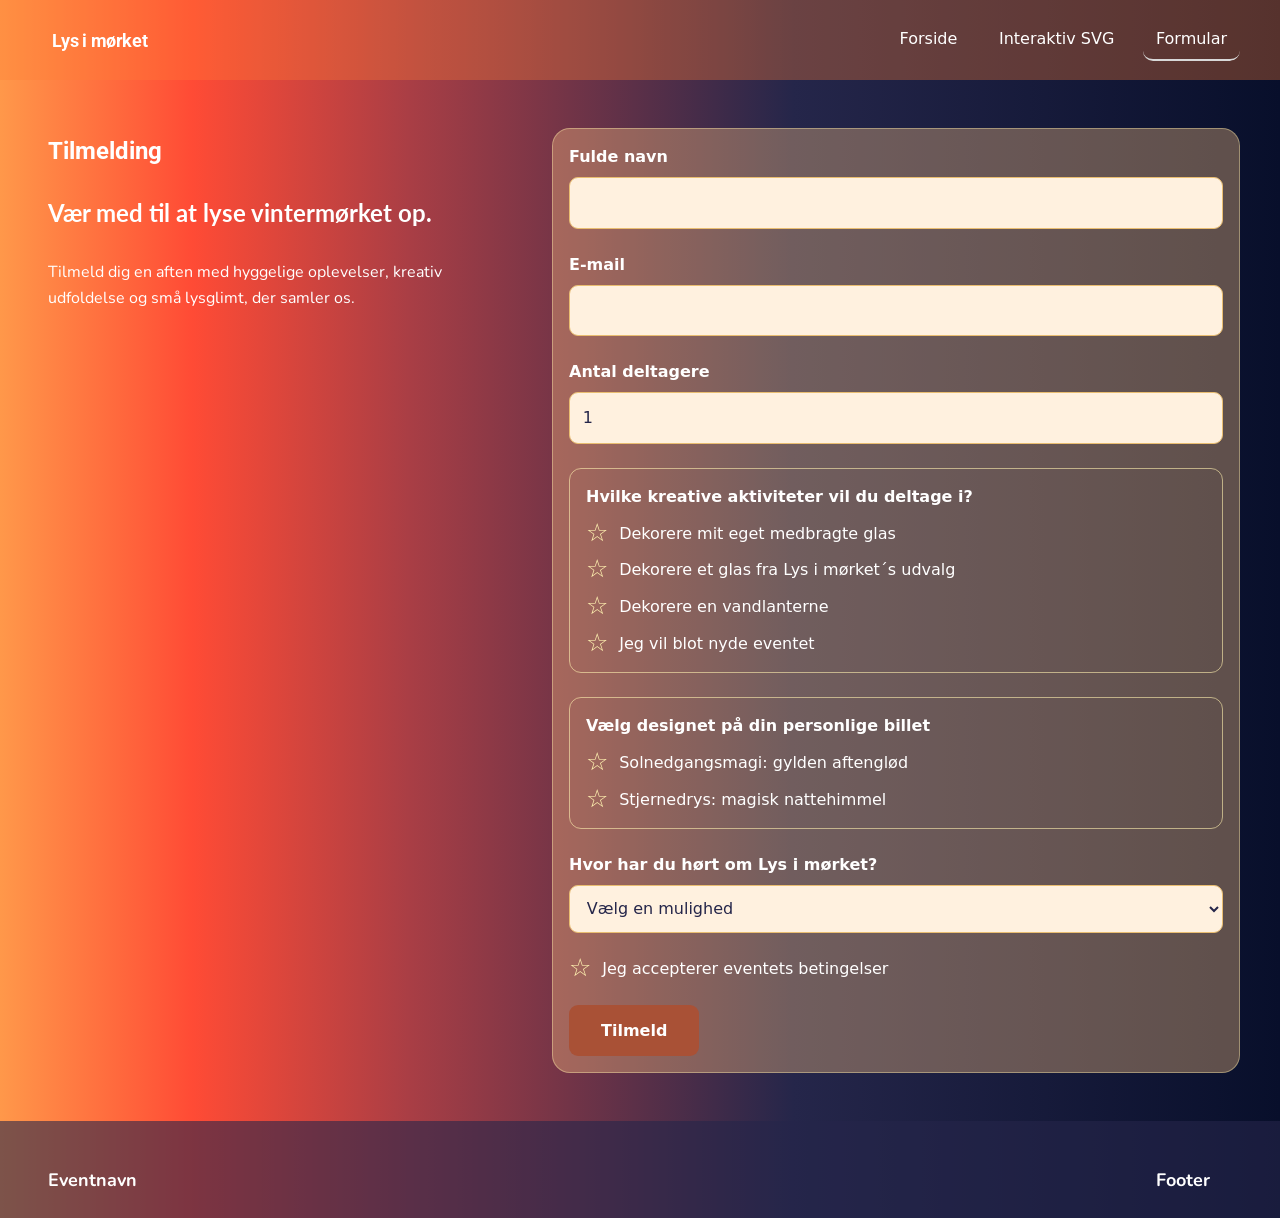
==== commit 829b5b2e: "tilføjet forms" ====
--- a/form.html
+++ b/form.html
@@ -36,11 +36,10 @@
         <header class="form-intro">
           <h1>Tilmelding</h1>
           <h2>Vær med til at lyse vintermørket op.</h2>
-          <p>Tilmeld dig en aften med hyggelige oplevelser, 
-            kreativ udfoldelse og små lysglimt, der samler os.</p>
+          <p>Tilmeld dig en aften med hyggelige oplevelser, kreativ udfoldelse og små lysglimt, der samler os.</p>
         </header>
 
-        <!-- Formularen samler felterne og sender oplysningerne til opsamlingssiden -->
+        <!-- TEXT: Formularen samler felterne og sender oplysningerne til opsamlingssiden -->
         <form class="form-placeholder" action="./opsamling.html" method="get">
           <!-- Navn -->
           <div>
@@ -57,31 +56,60 @@
             <label for="deltagere">Antal deltagere</label>
             <input type="number" id="deltagere" name="deltagere" min="1" max="10" value="1" required />
           </div>
-          <!-- Valg af dekoration: Fieldset samler valgmulighederne, og legend giver gruppen en overskrift -->
+
+          <!-- CHECKBOX: Valg af dekoration (Fieldset samler valgmulighederne, og legend giver gruppen en overskrift) -->
           <fieldset>
-            <legend>Hvad vil du gerne dekorere?</legend>
+            <legend>Hvilke kreative aktiviteter vil du deltage i?</legend>
 
-            <!-- Radio-knapper gør det muligt kun at vælge én mulighed -->
             <label for="eget-glas">
-              <input type="checkbox" id="eget-glas" name="dekoration" value="eget-glas" required />
-              Mit eget medbragte glas
+              <input type="checkbox" id="eget-glas" name="dekoration" value="eget-glas" />
+              Dekorere mit eget medbragte glas
             </label>
 
             <label for="genbrugt-glas">
               <input type="checkbox" id="genbrugt-glas" name="dekoration" value="genbrugt-glas" />
-              Jeg vil gerne købe et glas
+              Dekorere et glas fra Lys i mørket´s udvalg
             </label>
 
             <label for="lanterne">
               <input type="checkbox" id="lanterne" name="dekoration" value="lanterne" />
-              Jeg vil gerne købe en vandlanterne
+              Dekorere en vandlanterne
             </label>
 
             <label for="ingen">
               <input type="checkbox" id="ingen" name="dekoration" value="ingen" />
-              Jeg vil ikke dekorere noget
+              Jeg vil blot nyde eventet
             </label>
           </fieldset>
+
+          <!-- RADIO: Valg af billetdesign (opsamlingssiden vises i disse 2 variationer) -->
+          <fieldset>
+            <legend>Vælg designet på din personlige billet</legend>
+
+            <label for="varmt-lys">
+              <input type="radio" id="varmt-lys" name="stemning" value="varmt-lys" required />
+              Solnedgangsmagi: gylden aftenglød
+            </label>
+
+            <label for="stjernelys">
+              <input type="radio" id="stjernelys" name="stemning" value="stjernelys" />
+              Stjernedrys: magisk nattehimmel
+            </label>
+          </fieldset>
+
+          <!-- DROPDOWN -->
+          <div>
+            <label for="kilde">Hvor har du hørt om Lys i mørket?</label>
+
+            <select id="kilde" name="kilde" required>
+              <option value="">Vælg en mulighed</option>
+              <option value="instagram">Instagram</option>
+              <option value="facebook">Facebook</option>
+              <option value="andet">Andet</option>
+            </select>
+
+            <input type="text" id="andet-kilde" name="andet-kilde" placeholder="Skriv dit svar her" hidden />
+          </div>
 
           <!-- Checkbox: Brugeren skal acceptere betingelserne -->
           <label for="betingelser">
--- a/style.css
+++ b/style.css
@@ -369,6 +369,31 @@
     box-shadow 0.3s ease;
 }
 
+/* Dropdown-menu */
+.form-placeholder select {
+  width: 100%;
+  box-sizing: border-box;
+  padding: 0.8rem;
+  border: 1px solid #e9bd70;
+  border-radius: 9px;
+  background: #fff1df;
+  color: #25264a;
+  font-size: 1rem;
+  cursor: pointer;
+}
+
+/* Mulighederne i dropdown-listen */
+.form-placeholder select option {
+  background-color: #25264a;
+  color: #fff1b0;
+}
+
+/* Hover på mulighederne i dropdown-listen */
+.form-placeholder select option:hover {
+  background-color: #a95136;
+  color: #fff1b0;
+}
+
 /* Når man klikker på et inputfelt */
 .form-placeholder input:focus {
   border-color: #a95136;
@@ -402,7 +427,8 @@
 
 /* Selve checkboxene */
 /* Stjerner i stedet for almindelige checkbokse */
-.form-placeholder input[type="checkbox"] {
+.form-placeholder input[type="checkbox"],
+.form-placeholder input[type="radio"] {
   appearance: none; /* Fjerner browserens standard-checkbox */
   width: 22px; /* stjernens bredde */
   height: 22px; /* stjernens højde */
@@ -417,14 +443,16 @@
   transform: translateY(-3px); /* placere hvor højt stjernerne er ift. teksten */
 }
 
-.form-placeholder input[type="checkbox"]::before {
+.form-placeholder input[type="checkbox"]::before,
+.form-placeholder input[type="radio"]::before {
   content: "☆"; /* Indsætter en tom stjerne */
   font-size: 25px; /* stjernens størrelse */
   color: #fff1b0;
   line-height: 1;
 }
 
-.form-placeholder input[type="checkbox"]:checked::before {
+.form-placeholder input[type="checkbox"]:checked::before,
+.form-placeholder input[type="radio"]:checked::before {
   content: "★"; /* ændrer til en fyldt stjerne, når checkboxen er markeret. */
 }
 
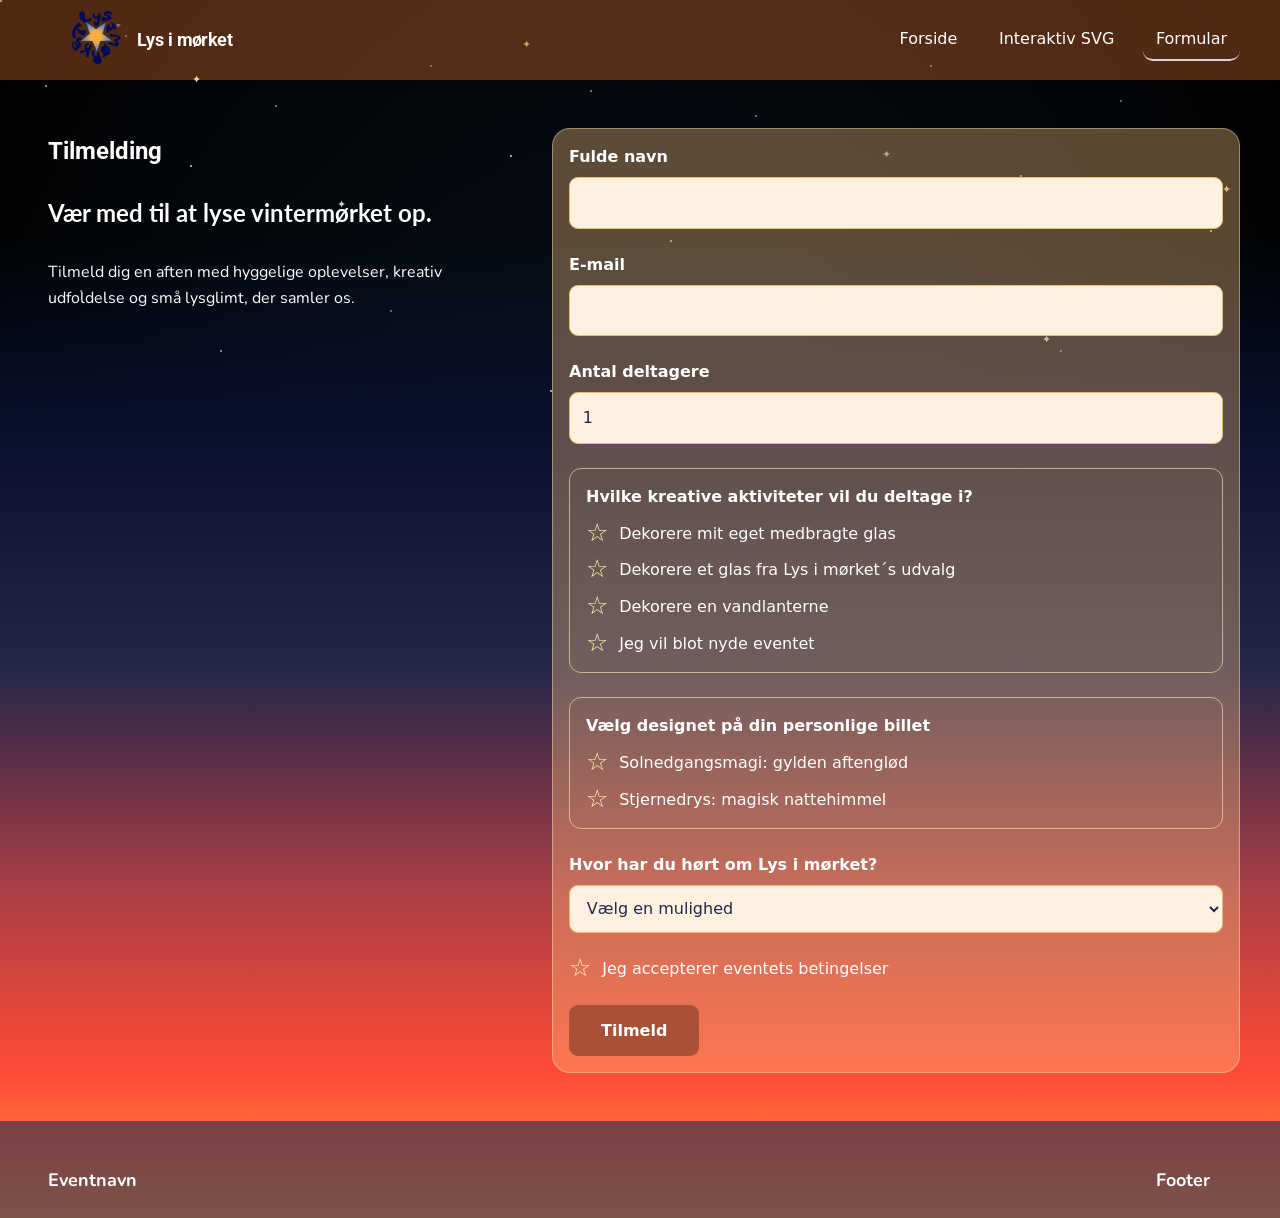
==== commit 01805b05: "tilføjer opsamlingsside" ====
--- a/form.html
+++ b/form.html
@@ -17,11 +17,15 @@
   </head>
 
   <body>
+    <!-- NYT stjernehimmel --> <div class="stars"></div>  
     <header class="site-header">
       <div class="header-content">
-        <a class="site-logo" href="./">Lys i mørket</a>
+         <a class="site-logo" href="./"
+          ><img src="../svg's/logo2.svg" alt="Lys i mørket" />
+          <span>Lys i mørket</span>
+        </a>
         <nav class="site-nav">
-          <button>Menu</button>
+          <button popovertarget="menu" type="button">Menu</button>
           <ul class="menu" id="menu" popover>
             <li><a href="./">Forside</a></li>
             <li><a href="./svg.html">Interaktiv SVG</a></li>
--- a/style.css
+++ b/style.css
@@ -24,14 +24,114 @@
   display: grid;
   grid-template-rows: auto minmax(0, 1fr) auto;
   grid-template-columns: minmax(1rem, 1fr) minmax(0, 75rem) minmax(1rem, 1fr);
-  background: linear-gradient(to left, #080f2b 0%, #25264a 38%, #a93e45 68%, #ff4b35 85%, #ff984a 100%);
-}
-
+
+  /* Nannas: background: 
+  linear-gradient(
+  to left, 
+  #080f2b 0%, 
+  #25264a 38%, 
+  #a93e45 68%, 
+  #ff4b35 85%, 
+  #ff984a 100%); */
+  background: linear-gradient(to top, #ff984a 0%, #ff4b35 12%, #a93e45 27%, #25264a 45%, #080f2b 65%, transparent 80%), radial-gradient(ellipse at bottom, #0d1b2a 0%, #000 100%);
+
+  position: relative;
+  isolation: isolate;
+}
+
+/* Stjernehimmel i baggrund*/
+.stars {
+  width: 2px;
+  height: 2px;
+  background: rgba(255, 255, 255, 0.8);
+  border-radius: 50%;
+  position: fixed;
+  top: 0;
+  left: 0;
+  z-index: 0;
+  pointer-events: none;
+
+  box-shadow:
+    45px 85px rgba(255, 255, 255, 0.7),
+    125px 35px rgba(255, 255, 255, 0.5),
+    190px 165px rgba(255, 255, 255, 0.8),
+    275px 105px rgba(255, 255, 255, 0.6),
+    350px 210px rgba(255, 255, 255, 0.7),
+    430px 65px rgba(255, 255, 255, 0.5),
+    510px 155px rgba(255, 255, 255, 0.8),
+    590px 90px rgba(255, 255, 255, 0.6),
+    670px 240px rgba(255, 255, 255, 0.7),
+    755px 115px rgba(255, 255, 255, 0.5),
+    840px 195px rgba(255, 255, 255, 0.8),
+    930px 65px rgba(255, 255, 255, 0.6),
+    1020px 175px rgba(255, 255, 255, 0.7),
+    1120px 100px rgba(255, 255, 255, 0.5),
+    1210px 230px rgba(255, 255, 255, 0.8),
+    80px 290px rgba(255, 255, 255, 0.6),
+    220px 350px rgba(255, 255, 255, 0.7),
+    390px 310px rgba(255, 255, 255, 0.5),
+    550px 390px rgba(255, 255, 255, 0.8),
+    720px 330px rgba(255, 255, 255, 0.6),
+    880px 420px rgba(255, 255, 255, 0.7),
+    1060px 350px rgba(255, 255, 255, 0.5),
+    1190px 440px rgba(255, 255, 255, 0.8),
+    1300px 140px rgba(255, 255, 255, 0.6),
+    1400px 280px rgba(255, 255, 255, 0.7),
+    1500px 120px rgba(255, 255, 255, 0.5),
+    1350px 430px rgba(255, 255, 255, 0.8),
+    1550px 380px rgba(255, 255, 255, 0.6);
+
+  animation: twinkle 4s infinite ease-in-out alternate;
+}
+
+/* Firetakkede stjerner */
+.stars::before {
+  content: "✦";
+  position: fixed;
+  top: 8%;
+  left: 15%;
+  color: #fff1b0;
+  font-size: 11px;
+  text-shadow:
+    145px 125px 0 rgba(255, 255, 255, 0.8),
+    330px -35px 0 rgba(255, 241, 176, 0.7),
+    510px 210px 0 rgba(255, 255, 255, 0.8),
+    690px 75px 0 rgba(255, 241, 176, 0.6),
+    850px 260px 0 rgba(255, 255, 255, 0.7),
+    1030px 110px 0 rgba(255, 241, 176, 0.8),
+    1150px 320px 0 rgba(255, 255, 255, 0.7),
+    1280px 90px 0 rgba(255, 255, 255, 0.7),
+    1380px 190px 0 rgba(255, 241, 176, 0.8),
+    1480px 55px 0 rgba(255, 255, 255, 0.6),
+    1320px 310px 0 rgba(255, 255, 255, 0.8),
+    1450px 410px 0 rgba(255, 241, 176, 0.6),
+    1550px 250px 0 rgba(255, 255, 255, 0.7);
+
+  animation: twinkle 3.5s infinite ease-in-out alternate;
+  pointer-events: none;
+}
+
+@keyframes twinkle {
+  0% {
+    opacity: 0.45;
+  }
+  100% {
+    opacity: 0.9;
+  }
+}
+
+/* Sørger for at sidens indhold ligger over stjernerne */
+body > *:not(.stars) {
+  position: relative;
+  z-index: 1;
+}
+
+/* Bruger en stjerne som musemarkør på hele websitet */
 html,
 body,
 * {
   cursor:
-    url("pics/curser.svg") 8 8,
+    url("./pics/curser.svg") 8 8,
     auto;
 }
 
@@ -164,7 +264,7 @@
 }
 
 .opsamling-intro p {
-  color: var(--color-muted);
+  color: white;
 }
 
 .error-page {
@@ -328,6 +428,8 @@
   line-height: 1.6;
 }
 
+/*FORMULARSIDEN*/
+
 /* Formularboksen: */
 .form-placeholder {
   display: grid;
@@ -339,7 +441,6 @@
   box-sizing: border-box;
 }
 
-/*------------*/
 /* Formularens felter */
 .form-placeholder > div {
   display: grid;
@@ -499,6 +600,199 @@
   }
 }
 
+/*OPSAMLINGSSIDEN*/
+/* 1. TILBAGE-KNAP */
+.opsamling-intro .button {
+  padding: 12px 25px;
+  border-radius: 30px;
+  background: rgba(255, 241, 176, 0.12);
+  border: 1px solid #e9bd70;
+  color: #fff1b0;
+  font-size: 14px;
+  font-weight: 600;
+  transition: all 0.3s ease;
+}
+
+/* Hover-effekt på tilbage-knappen */
+.opsamling-intro .button:hover {
+  background: #e9bd70;
+  color: #080f2b;
+  transform: translateY(-2px);
+}
+
+/* 2. FÆLLES STYLING AF BILLETTERNE */
+.opsamling-placeholder {
+  max-width: 650px;
+  margin: 40px auto;
+  padding: 55px 45px;
+  border-radius: 22px;
+  position: relative;
+  overflow: hidden;
+  box-shadow: 0 15px 45px rgba(0, 0, 0, 0.25);
+  border: 1px solid rgba(255, 255, 255, 0.2);
+  color: #fff8e9;
+}
+
+/* Indholdet placeres over dekorationerne */
+.billet-indhold {
+  text-align: center;
+  position: relative;
+  z-index: 2;
+}
+/*Informationsboks på begge variationer*/
+.billet-detaljer p {
+  margin: 10px 0;
+  line-height: 1.7;
+}
+
+/* Lille tekst øverst på billetten "LYS I MØRKET" */
+.billet-label {
+  font-size: 11px;
+  letter-spacing: 3px;
+  font-weight: 700;
+  text-transform: uppercase;
+  margin-bottom: 30px;
+}
+
+/* Overskrift "Din personlige billet!" */
+.billet-indhold h2 {
+  font-size: 36px;
+}
+
+/* Beskrivende tekst "Vi glæder os til at lyse vintermørket op sammen med dig."*/
+.billet-tekst {
+  margin-bottom: 30px;
+  line-height: 1.7;
+}
+
+/* Afsluttende tekst "Vi ses i vintermørket ✨" */
+.billet-afslutning {
+  margin-bottom: 40px;
+  margin-top: 30px;
+  font-weight: 700;
+  letter-spacing: 0.5px;
+}
+
+/* Logoet på billetten*/
+.ticket-logo {
+  display: flex;
+  justify-content: center;
+  align-items: center;
+  height: 70px;
+  overflow: hidden;
+  margin: 0 auto;
+}
+
+.ticket-logo img {
+  width: 240px;
+  height: auto;
+  max-width: none;
+  display: block;
+}
+
+/* 3. FÆLLES STJERNEDEKORATIONER I BAGGRUNDEN */
+/* Store stjerner */
+.opsamling-placeholder::before {
+  content: "✦";
+  position: absolute;
+  top: 35px;
+  right: 75px;
+  font-size: 22px;
+  color: #fff1b0;
+  opacity: 0.9;
+  pointer-events: none;
+  z-index: 1;
+
+  /* Flere stjerner placeres med skygger */
+  text-shadow:
+    -400px 70px 0 rgba(255, 241, 176, 0.8),
+    -300px 230px 0 rgba(255, 255, 255, 0.7),
+    -80px 320px 0 rgba(255, 241, 176, 0.8),
+    15px 180px 0 rgba(255, 255, 255, 0.7),
+    -220px -5px 0 rgba(255, 241, 176, 0.7),
+    -350px 450px 0 rgba(255, 255, 255, 0.8),
+    -100px 480px 0 rgba(255, 241, 176, 0.8),
+    200px 430px 0 rgba(255, 255, 255, 0.7);
+}
+
+/* Små lysprikker i baggrunden */
+.opsamling-placeholder::after {
+  content: "";
+  position: absolute;
+  inset: 0;
+  pointer-events: none;
+  z-index: 1;
+
+  background-image: radial-gradient(circle, #fff1b0 1.5px, transparent 2px), radial-gradient(circle, rgba(255, 255, 255, 0.8) 1px, transparent 1.5px), radial-gradient(circle, #ffd477 2px, transparent 2.5px);
+
+  background-size:
+    110px 130px,
+    160px 145px,
+    210px 190px;
+
+  background-position:
+    20px 15px,
+    70px 60px,
+    130px 25px;
+
+  opacity: 0.45;
+}
+
+/* 4. VARIATION 1: SOLNEDGANGSMAGI */
+/* Baggrund med varme solnedgangsfarver */
+.opsamling-placeholder.solnedgang {
+  background: radial-gradient(ellipse at 50% 0%, rgba(255, 230, 158, 0.85) 0%, rgba(255, 183, 105, 0.35) 30%, transparent 60%), linear-gradient(180deg, #ffbd72 0%, #ff965c 28%, #f66b50 58%, #d94e4b 80%, #963e50 100%);
+
+  border-color: rgba(255, 241, 176, 0.5);
+}
+
+/* Informationsboks */
+.solnedgang .billet-detaljer {
+  background: rgba(139, 48, 58, 0.55);
+  border: 1px solid rgba(255, 241, 176, 0.45);
+  box-shadow: 0 5px 20px rgba(111, 38, 48, 0.15);
+  border-radius: 14px;
+  padding: 20px;
+}
+
+/* Farver på tekst i solnedgangsbilletten */
+.solnedgang .billet-label,
+.solnedgang .billet-afslutning {
+  color: #542b25;
+}
+
+.solnedgang .billet-indhold h2 {
+  color: #4a1834;
+}
+
+/* 5. VARIATION 2: STJERNELYS */
+/* Mørk nattehimmel */
+.opsamling-placeholder.stjernelys {
+  background:
+    radial-gradient(circle at 15% 20%, rgba(233, 189, 112, 0.18), transparent 28%), radial-gradient(circle at 85% 80%, rgba(105, 91, 145, 0.3), transparent 35%), radial-gradient(circle at 70% 15%, rgba(255, 241, 176, 0.12), transparent 22%),
+    linear-gradient(145deg, #080f2b 0%, #151b3d 45%, #302d57 100%);
+
+  border-color: rgba(233, 189, 112, 0.4);
+}
+
+/* Informationsboks */
+.stjernelys .billet-detaljer {
+  background: rgba(5, 12, 38, 0.75);
+  border: 1px solid rgba(233, 189, 112, 0.4);
+  box-shadow: 0 5px 20px rgba(0, 0, 0, 0.15);
+  border-radius: 14px;
+  padding: 20px;
+}
+
+/* Farver på tekst i nattebilletten */
+.stjernelys .billet-label,
+.billet-afslutning {
+  color: #e9bd70;
+}
+
+.stjernelys .billet-indhold h2 {
+  color: #fff1c9;
+}
 /*---------------------*/
 
 legend {
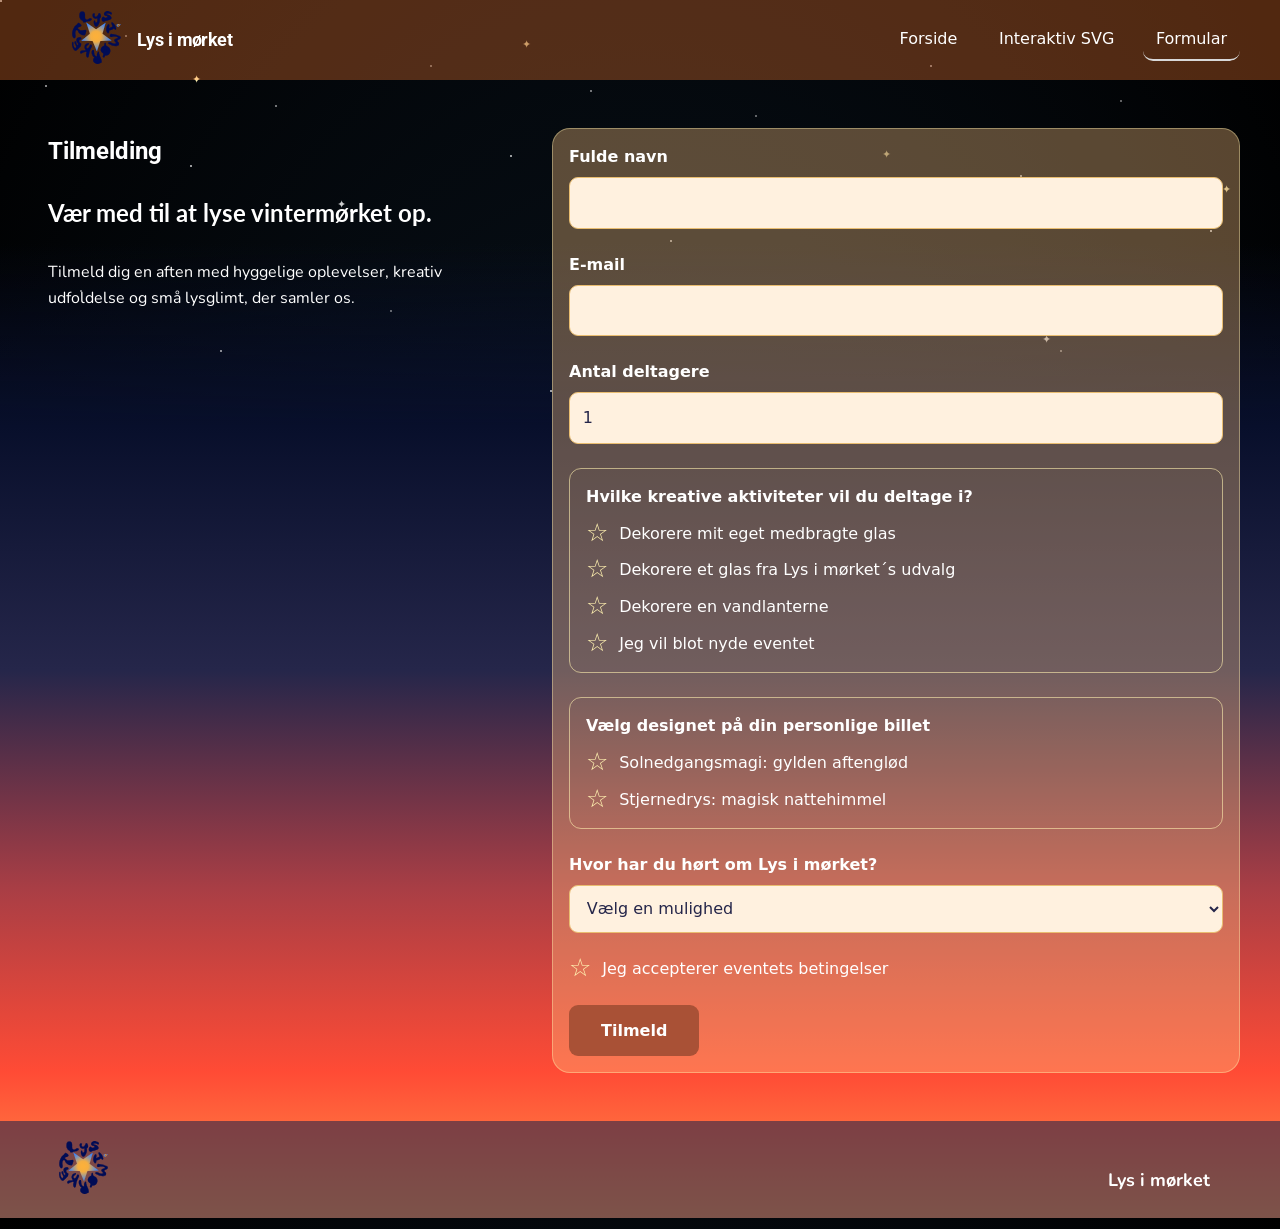
==== commit 377883e0: "rettet navne på img" ====
--- a/form.html
+++ b/form.html
@@ -13,15 +13,19 @@
     <meta name="apple-mobile-web-app-title" content="MyWebSite" />
     <link rel="manifest" href="../favicon/site.webmanifest" />
     <link rel="preconnect" href="https://fonts.gstatic.com" crossorigin />
-    <link href="https://fonts.googleapis.com/css2?family=Lato:ital,wght@0,100;0,300;0,400;0,700;0,900;1,100;1,300;1,400;1,700;1,900&family=Nunito:ital,wght@0,200..1000;1,200..1000&family=Roboto:ital,wght@0,100..900;1,100..900&display=swap" rel="stylesheet" />
+    <link
+      href="https://fonts.googleapis.com/css2?family=Lato:ital,wght@0,100;0,300;0,400;0,700;0,900;1,100;1,300;1,400;1,700;1,900&family=Nunito:ital,wght@0,200..1000;1,200..1000&family=Roboto:ital,wght@0,100..900;1,100..900&display=swap"
+      rel="stylesheet"
+    />
   </head>
 
   <body>
-    <!-- NYT stjernehimmel --> <div class="stars"></div>  
+    <!-- NYT stjernehimmel -->
+    <div class="stars"></div>
     <header class="site-header">
       <div class="header-content">
-         <a class="site-logo" href="./"
-          ><img src="../svg's/logo2.svg" alt="Lys i mørket" />
+        <a class="site-logo" href="./"
+          ><img src="svg's/logo2.svg" alt="Lys i mørket" />
           <span>Lys i mørket</span>
         </a>
         <nav class="site-nav">
@@ -129,8 +133,8 @@
 
     <footer class="site-footer">
       <div class="footer-content">
-        <p>Eventnavn</p>
-        <p>Footer</p>
+        <a class="site-logo" href="./"><img src="svg's/logo2.svg" alt="Lys i mørket" /> </a>
+        <p>Lys i mørket</p>
       </div>
     </footer>
     <script src="./script.js"></script>
--- a/style.css
+++ b/style.css
@@ -1034,7 +1034,7 @@
 
   &:hover {
     transform: scale(1.15);
-    content: url("../svg's/mørk fam.svg");
+    content: url("svg's/mørk_fam.svg");
   }
 }
 @media (max-width: 800px) {
@@ -1052,7 +1052,7 @@
 
   &:hover {
     transform: scale(1.15);
-    content: url("../svg's/lys fam2.svg");
+    content: url("svg's/lys_fam2.svg");
   }
 }
 main > .lys-fam2,
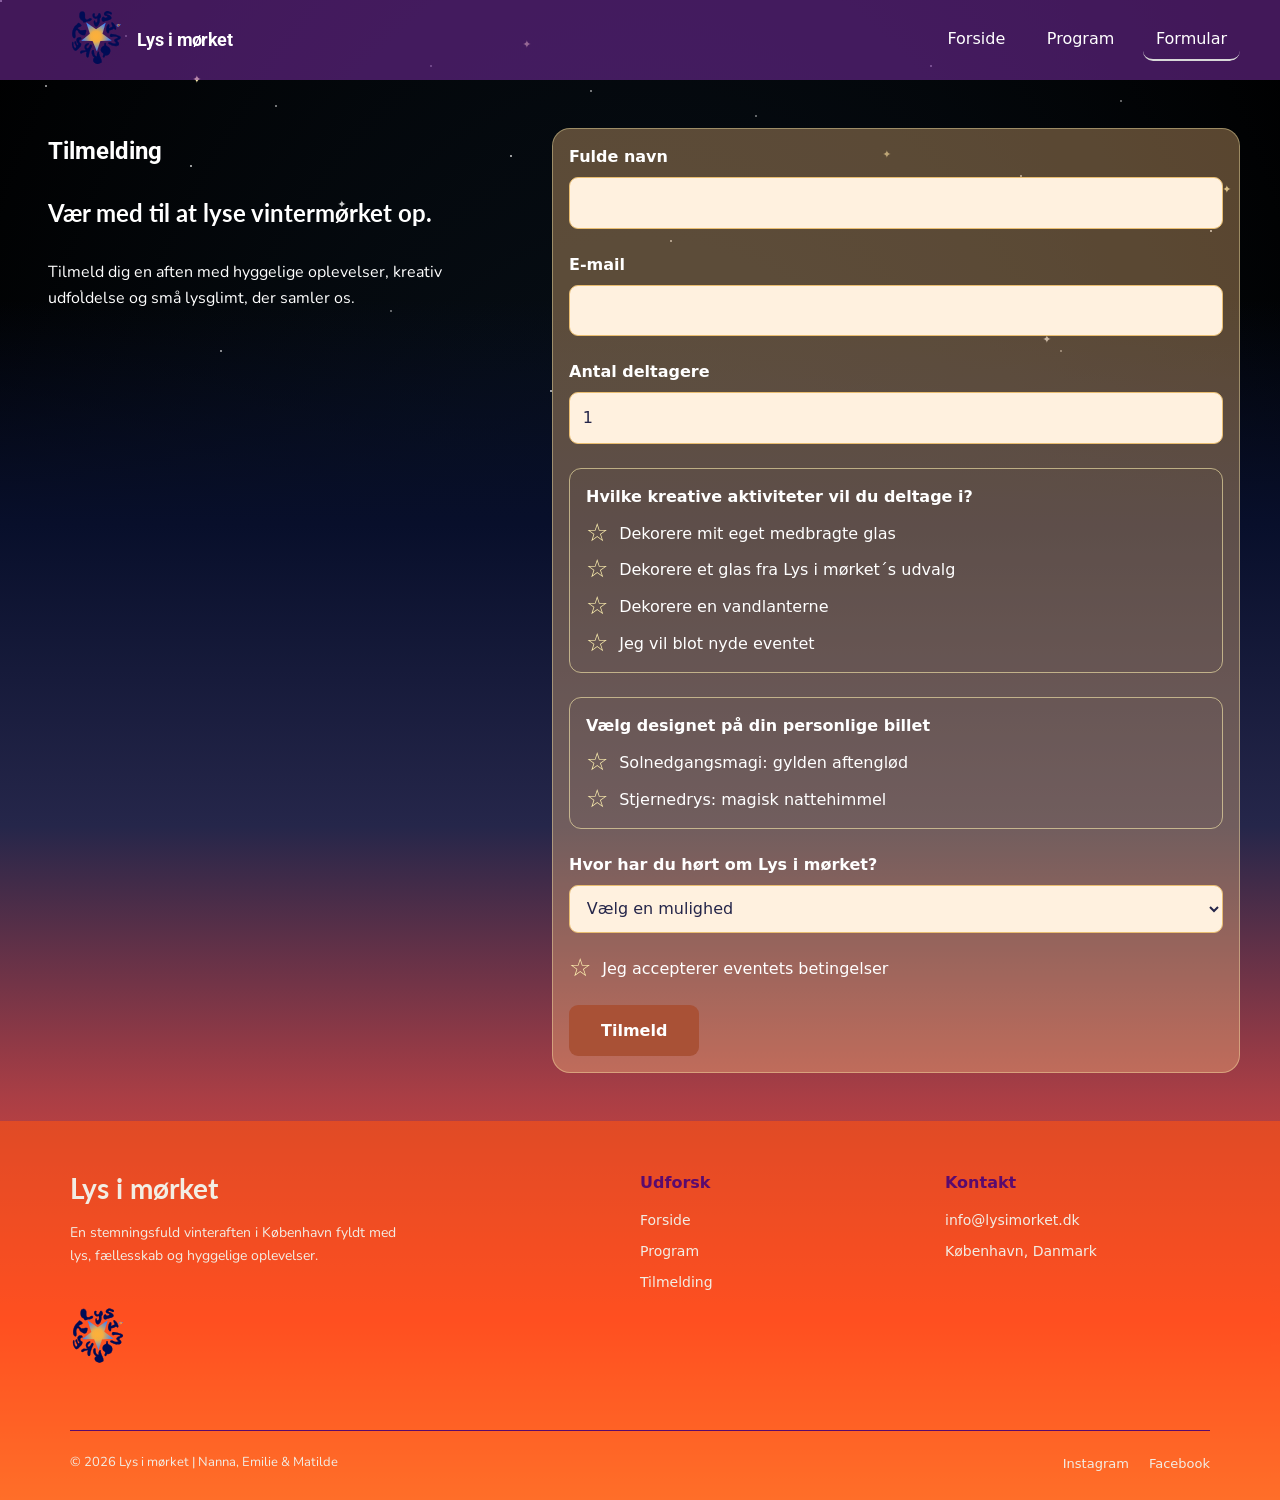
==== commit 37d45c13: "sidste rettelser :)" ====
--- a/form.html
+++ b/form.html
@@ -8,7 +8,7 @@
     <link rel="stylesheet" href="./style.css" />
     <link rel="icon" type="image/png" href="../favicon/favicon-96x96.png" sizes="96x96" />
     <link rel="icon" type="image/svg+xml" href="../favicon/favicon.svg" />
-    <link rel="shortcut icon" href="../favicon/favicon.ico" />
+    <link rel="shortcut icon" href="./favicon/favicon.ico" />
     <link rel="apple-touch-icon" sizes="180x180" href="../favicon/apple-touch-icon.png" />
     <meta name="apple-mobile-web-app-title" content="MyWebSite" />
     <link rel="manifest" href="../favicon/site.webmanifest" />
@@ -32,7 +32,7 @@
           <button popovertarget="menu" type="button">Menu</button>
           <ul class="menu" id="menu" popover>
             <li><a href="./">Forside</a></li>
-            <li><a href="./svg.html">Interaktiv SVG</a></li>
+            <li><a href="./svg.html">Program</a></li>
             <li><a href="./form.html" aria-current="page">Formular</a></li>
           </ul>
         </nav>
@@ -131,10 +131,61 @@
       </section>
     </main>
 
-    <footer class="site-footer">
-      <div class="footer-content">
-        <a class="site-logo" href="./"><img src="svg's/logo2.svg" alt="Lys i mørket" /> </a>
-        <p>Lys i mørket</p>
+    <footer class="footer">
+      <div class="footer-container">
+        <!-- ØVERSTE DEL AF FOOTEREN -->
+        <div class="footer-main">
+          <!-- KOLONNE 1 – EVENTETS NAVN OG BESKRIVELSE -->
+          <div class="footer-brand">
+            <h2 class="footer-logo"><b>Lys i mørket</b></h2>
+
+            <p>En stemningsfuld vinteraften i København fyldt med lys, fællesskab og hyggelige oplevelser.</p>
+
+            <a class="site-footer-logo" href="./"><img src="svg's/logo2.svg" alt="Lys i mørket" /> </a>
+          </div>
+
+          <!-- KOLONNE 2 – HURTIGE LINKS -->
+          <div class="footer-links">
+            <h3 class="footer-heading"><b>Udforsk</b></h3>
+
+            <ul>
+              <li><a href="index.html">Forside</a></li>
+              <li><a href="svg.html">Program</a></li>
+              <li><a href="form.html">Tilmelding</a></li>
+            </ul>
+          </div>
+
+          <!-- KOLONNE 3 – KONTAKT -->
+          <div class="footer-contact">
+            <h3 class="footer-heading"><b>Kontakt</b></h3>
+
+            <ul>
+              <li>
+                <a href="mailto:info@lysimorket.dk"> info@lysimorket.dk </a>
+              </li>
+              <li>København, Danmark</li>
+            </ul>
+          </div>
+        </div>
+
+        <!-- NEDERSTE DEL AF FOOTEREN -->
+        <div class="footer-bottom">
+          <!-- COPYRIGHT -->
+          <p class="footer-copyright">© 2026 Lys i mørket | Nanna, Emilie & Matilde</p>
+
+          <!-- SOCIALE MEDIER -->
+          <nav class="footer-social" aria-label="Sociale medier">
+            <ul>
+              <li>
+                <a href="#" aria-label="Instagram"> Instagram </a>
+              </li>
+
+              <li>
+                <a href="#" aria-label="Facebook"> Facebook </a>
+              </li>
+            </ul>
+          </nav>
+        </div>
       </div>
     </footer>
     <script src="./script.js"></script>
--- a/style.css
+++ b/style.css
@@ -203,7 +203,7 @@
   display: flex;
   justify-content: center;
   align-items: center;
-  gap: -10px;
+  gap: 10px;
   min-height: auto;
   border: none;
   padding: 1rem;
@@ -278,8 +278,7 @@
 }
 
 /* Header og footer */
-.site-header,
-.site-footer {
+.site-header {
   grid-column: 1 / -1;
 
   display: grid;
@@ -288,15 +287,16 @@
 
 /* Header */
 .site-header {
-  background: #ff7f3551;
+  background: #7c2da888;
+  color: white;
 }
 
 /* Footer */
-.site-footer {
+/* .site-footer {
   grid-column: 1 / -1;
   width: 100%;
   box-sizing: border-box;
-  background: #25264a98;
+  background: #ff521398;
   color: white;
 }
 .site-footer p {
@@ -304,7 +304,7 @@
   margin-top: 30px;
   font-size: 18px;
   font-weight: bold;
-}
+} */
 .header-content,
 .footer-content {
   grid-column: 2;
@@ -335,7 +335,7 @@
   scale: 3;
 }
 
-.footer-content {
+/* .footer-content {
   grid-column: 2;
   padding-block: var(--space-1);
   display: flex;
@@ -343,7 +343,7 @@
   justify-content: space-between;
   align-items: center;
   gap: var(--space-1);
-}
+} */
 
 /* Navigation */
 [popover] {
@@ -374,11 +374,11 @@
   padding: var(--space-1);
   list-style: none;
   background: #341e6cea;
-  border: 1px solid var (--color-border);
+  border: 1px solid white;
   @media (width > 600px) {
     display: flex;
     gap: var(--space-1);
-    padding: 0;
+    padding: 0px;
     border: none;
     background: none;
     position: static;
@@ -406,8 +406,12 @@
 /* Flader */
 .panel,
 .opsamling-placeholder {
-  background: rgba(255, 197, 132, 0.479);
+  background: rgb(252, 200, 136);
   border-radius: 18px;
+  color: #080f2b;
+}
+.panel_h2 {
+  color: #080f2b;
 }
 
 /*form styling*/
@@ -801,6 +805,7 @@
 
 .svg-placeholder {
   background: #010124;
+  border: solid 2px #1a1aa7;
   border-radius: 18px;
 }
 .panel {
@@ -828,7 +833,7 @@
 }
 
 .accordion-item {
-  background: rgba(237, 164, 81, 0.24);
+  background: rgba(237, 164, 81, 0.675);
   border-radius: 10px;
   transition: transform 0.3s ease;
   padding: 1rem;
@@ -838,10 +843,22 @@
     cursor: pointer;
   }
 }
+::details-content {
+  height: 0;
+  /* Skjul indhold, der rager ud, og tilføj overgangen her. */
+  transition-behavior: allow-discrete;
+  transition: 0.5s;
+  overflow: clip;
+}
+:open::details-content {
+  /* Dette er indholdets højde, når sektionen er åben. */
+  height: auto;
+}
 
 .accordion-item p {
   padding: 0 var(--space-1) var(--space-1);
   color: black;
+  animation: accordion-open 0.4s ease;
 }
 
 /* Knap/link */
@@ -872,7 +889,6 @@
   display: flex;
   flex-direction: column;
   align-items: center;
-  justify-content: top;
   box-shadow: 0 5px 15px rgba(0, 0, 0, 0.06);
   transition:
     transform 0.3s ease,
@@ -1058,8 +1074,8 @@
 main > .lys-fam2,
 main > .mørk-fam {
   padding-block: 0;
-  margin-top: -100px;
-  margin-bottom: -40px;
+  margin-top: -40px;
+  margin-bottom: 1px;
 }
 a {
   color: white;
@@ -1099,7 +1115,6 @@
   color: rgba(255, 255, 255, 0.822);
   font-size: 14px;
   line-height: 1.6;
-  transition: transform 0.4 ease;
 }
 .stjerne-lanterne {
   width: 120px;
@@ -1249,3 +1264,158 @@
   border-radius: 20px;
   border-color: solid red;
 } */
+.stjerne {
+  transform-box: view-box;
+  translate: 0% 0%;
+  transition: translate 0.7s;
+}
+@media (prefers-reduced-motion: reduce) {
+  .stjerne {
+    transition: none;
+  }
+}
+.copyright {
+  color: red;
+}
+/*FOOTER CSS*/
+
+/*HELE FOOTERENS STYLING */
+.footer {
+  width: 100%;
+  box-sizing: border-box;
+  grid-column: 1 / -1;
+  flex: 0 0 100%;
+
+  background-color: #ff521398;
+  color: #f2ede4;
+  padding: 50px 25px 25px;
+}
+
+/* Begrænser bredden på footerens indhold */
+.footer-container {
+  max-width: 1140px;
+  margin: 0 auto;
+}
+
+/*ØVERSTE DEL AF FOOTEREN*/
+/* Opdeling i tre kolonner */
+.footer-main {
+  display: grid;
+  grid-template-columns: 2fr 1fr 1fr;
+  gap: 40px;
+  padding-bottom: 35px;
+  border-bottom: 1px solid #5a0a6e;
+}
+
+/*KOLONNE 1 – EVENTETS NAVN OG BESKRIVELSE*/
+/* Eventets navn */
+.footer-logo {
+  /* font-family: "Marcellus", serif; */
+  font-size: 28px;
+  font-weight: normal;
+  margin: 0 0 15px;
+  color: #f2ede4;
+}
+
+/* Selve logoet */
+.site-footer-logo {
+  display: block;
+  margin-top: 15px;
+  margin-left: -73px; /* Flytter logoet mod venstre */
+}
+
+.site-footer-logo img {
+  width: 200px;
+  height: auto;
+  margin-top: 15px;
+}
+
+/* Beskrivelsen under eventets navn */
+.footer-brand p {
+  max-width: 350px;
+  font-size: 14px;
+  line-height: 1.6;
+  margin: 0;
+}
+
+/*KOLONNE 2 OG 3 – OVERSKRIFTER OG LINKS*/
+/* Overskrifterne Udforsk og Kontakt */
+.footer-heading {
+  font-size: 16px;
+  font-weight: 600;
+  color: #5a0a6e;
+  margin: 0 0 15px;
+}
+
+/* Fjerner standard styling på lister */
+.footer-links ul,
+.footer-contact ul {
+  list-style: none;
+  padding: 0;
+  margin: 0;
+}
+
+/* Afstand mellem links og kontaktoplysninger */
+.footer-links li,
+.footer-contact li {
+  margin-bottom: 10px;
+  font-size: 14px;
+}
+
+/* Fælles styling af links i footeren */
+.footer a {
+  color: #f2ede4;
+  text-decoration: none;
+  transition: color 0.2s ease;
+}
+
+/* Farve ved hover */
+.footer a:hover {
+  color: #d6a45d;
+}
+
+/*NEDERSTE DEL AF FOOTEREN*/
+/* Copyright og sociale medier */
+.footer-bottom {
+  display: flex;
+  justify-content: space-between;
+  align-items: center;
+  padding-top: 20px;
+  gap: 20px;
+}
+
+/* Copyright tekst */
+.footer-copyright {
+  font-size: 13px;
+  margin: 0;
+}
+
+/*SOCIALE MEDIER*/
+/* Placering af sociale medier */
+.footer-social ul {
+  display: flex;
+  gap: 20px;
+  list-style: none;
+  padding: 0;
+  margin: 0;
+}
+
+/* Størrelse på sociale mediers tekst */
+.footer-social a {
+  font-size: 13px;
+}
+
+/*RESPONSIV – MOBIL*/
+@media (max-width: 767px) {
+  /* Kolonnerne placeres under hinanden */
+  .footer-main {
+    grid-template-columns: 1fr;
+    gap: 25px;
+  }
+
+  /* Copyright og sociale medier centreres */
+  .footer-bottom {
+    flex-direction: column;
+    text-align: center;
+  }
+}
